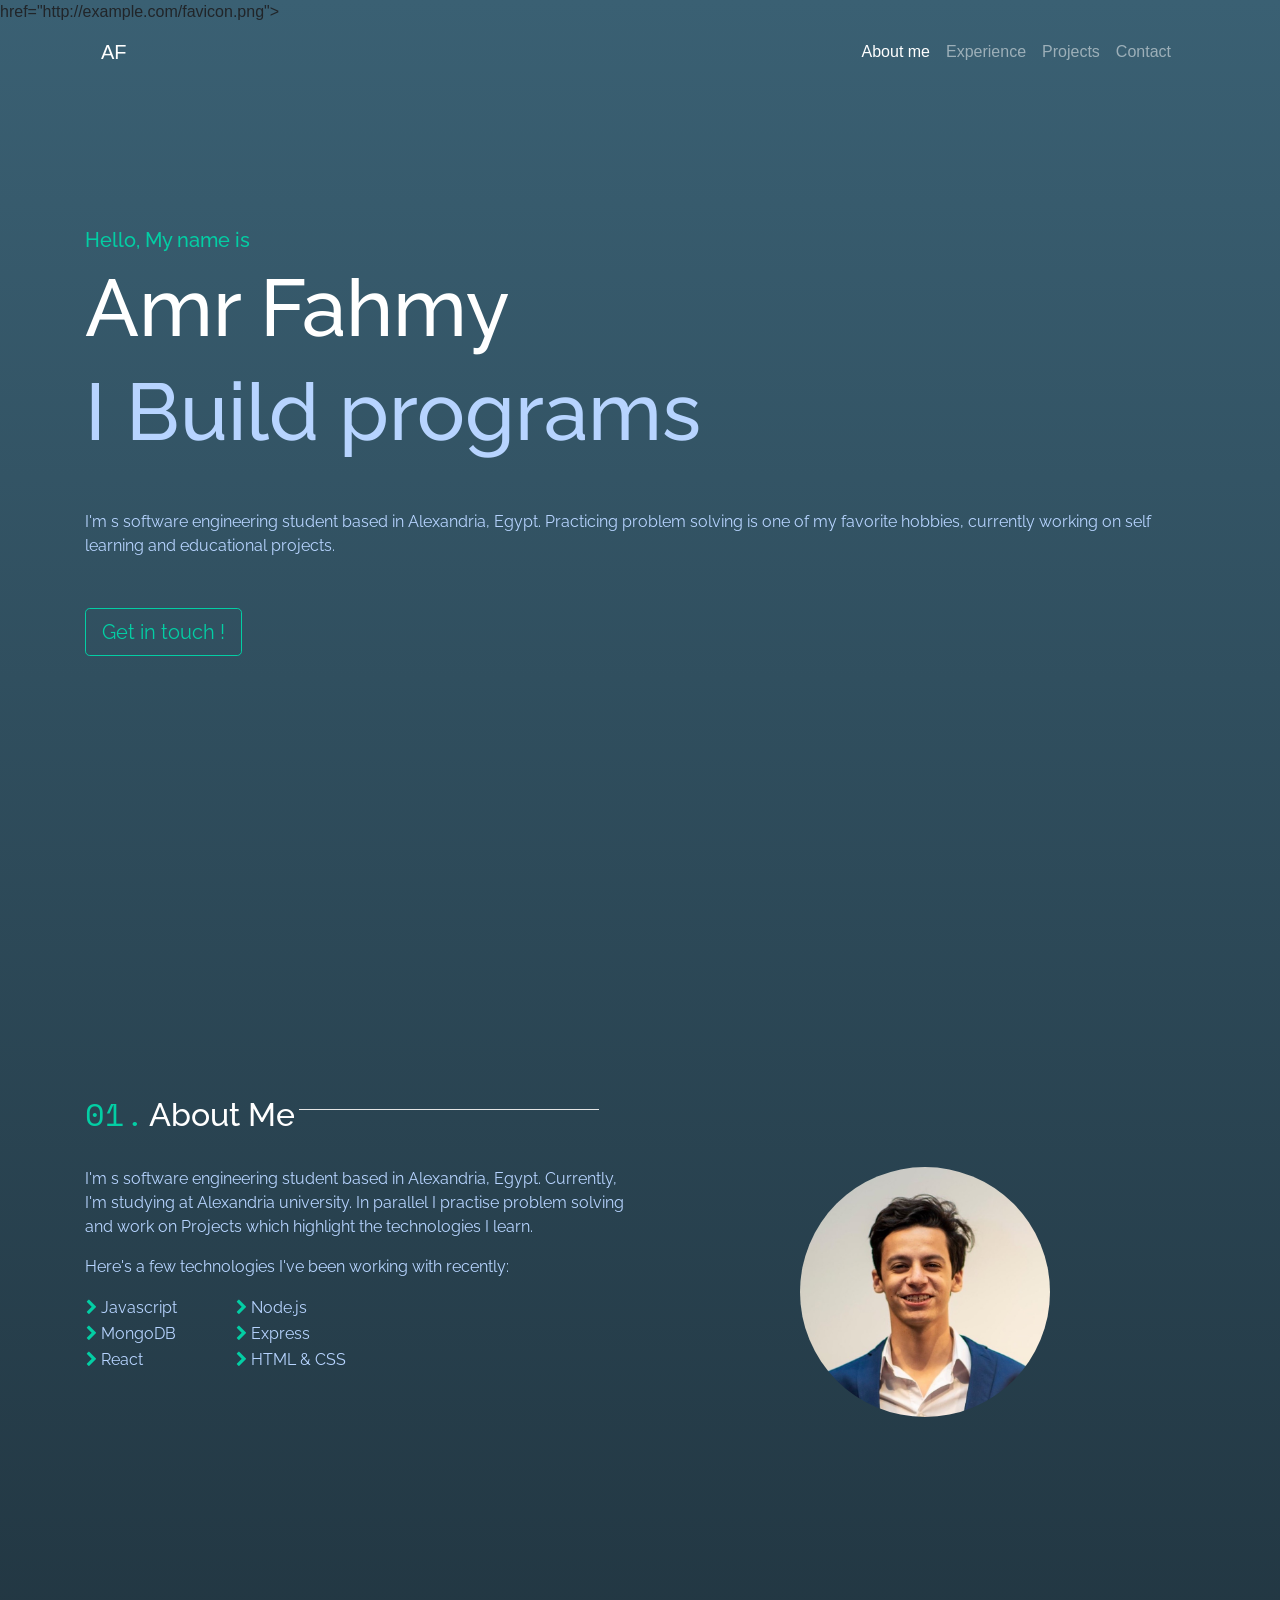
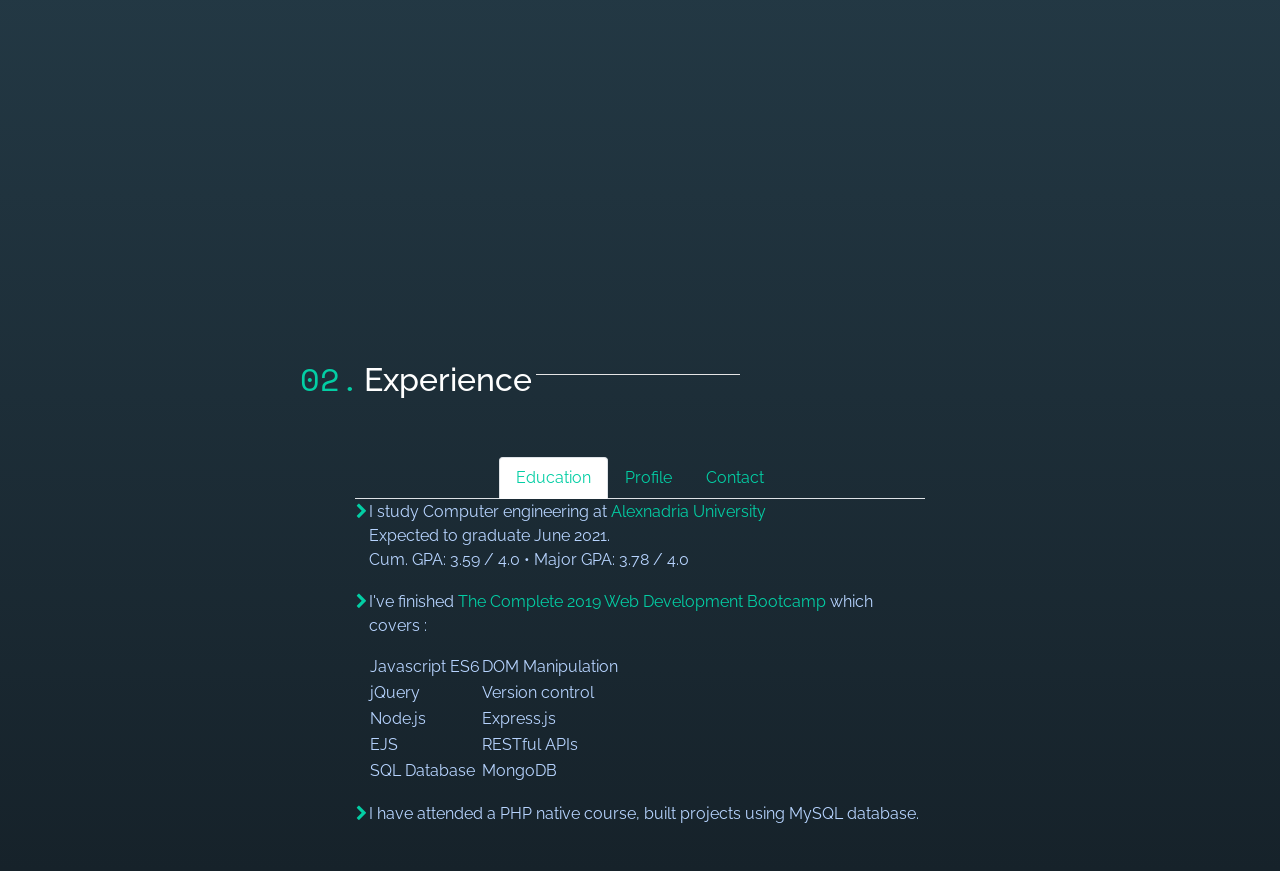
==== index.html @ c7bcd65e "fix css issue" ====
<!DOCTYPE html>
<html lang="en" dir="ltr">

<head>
  <meta charset="utf-8">
  <title>Amr Fahmy</title>
  <!-- Meta tag Keywords -->
  <meta name="viewport" content="width=device-width, initial-scale=1">
  <meta name="keywords"
    content="Creative Profile Responsive web template, Bootstrap Web Templates, Flat Web Templates, Android Compatible web template, Smartphone Compatible web template, free webdesigns for Nokia, Samsung, LG, SonyEricsson, Motorola web design" />
  <script>
    addEventListener("load", function() {
      setTimeout(hideURLbar, 0);
    }, false);

    function hideURLbar() {
      window.scrollTo(0, 1);
    }
  </script>
  <!-- //Meta tag Keywords -->

  <!-- Icon  -->
  <link rel="icon" <i class="fab fa-adn"></i> href="http://example.com/favicon.png">

  <!-- Custom-Files -->
  <link rel="stylesheet" href="https://stackpath.bootstrapcdn.com/bootstrap/4.3.1/css/bootstrap.min.css" integrity="sha384-ggOyR0iXCbMQv3Xipma34MD+dH/1fQ784/j6cY/iJTQUOhcWr7x9JvoRxT2MZw1T" crossorigin="anonymous">
  <link rel="stylesheet" href="css/style.css" type="text/css" media="all" /><!-- Style-CSS -->
  <link rel="stylesheet" href="css/font-awesome.min.css"><!-- Font-Awesome-Icons-CSS -->
  <!-- //Custom-Files -->

  <!-- GOOGLE FONTS -->
  <link href="https://fonts.googleapis.com/css?family=Raleway&display=swap" rel="stylesheet">
  <link href="https://fonts.googleapis.com/css?family=Space+Mono&display=swap" rel="stylesheet">


  <!-- AOS ANIMATION CDN -->
  <link href="https://unpkg.com/aos@2.3.1/dist/aos.css" rel="stylesheet">
  <script src="https://unpkg.com/aos@2.3.1/dist/aos.js"></script>



</head>

<body>


  <div class="myDiv" >


    <!-- HORIZONTAL NAVBAR -->
    <div class="container">

      <nav class="navbar navbar-expand-lg navbar-dark bg-transparent">
        <a class="navbar-brand" href="#">AF</a>
        <button class="navbar-toggler" type="button" data-toggle="collapse" data-target="#navbarNav" aria-controls="navbarNav" aria-expanded="false" aria-label="Toggle navigation">
          <span class="navbar-toggler-icon"></span>
        </button>
        <div class="collapse navbar-collapse " id="navbarNav">
          <ul class="navbar-nav ml-auto">
            <li class="nav-item active">
              <a class="nav-link" href="#about_section">About me <span class="sr-only">(current)</span></a>
            </li>
            <li class="nav-item">
              <a class="nav-link" href="#experience">Experience</a>
            </li>
            <li class="nav-item">
              <a class="nav-link" href="#">Projects</a>
            </li>
            <li class="nav-item">
              <a class="nav-link" href="#">Contact</a>
            </li>

          </ul>
        </div>
      </nav>
    </div>

    <!-- / HORIZONTAL NAVBAR -->

    <!-- Page content holder -->
    <div class="page-content p-5" id="content">


      <div class=" maindiv">

        <!-- INTRODUCTION -->
        <div class="intro container">
          <div data-aos="fade-right" data-aos-duration="1500" data-aos-anchor-placement="center-center">

            <h5 class="text-green">Hello, My name is</h5>
            <h1>Amr Fahmy</h1>
            <h1 class="text-gray">I Build programs</h1>

          </div>

          <div class="intro-desc" data-aos="fade-right" data-aos-offset="-1000" data-aos-duration="1500" data-aos-delay="500" data-aos-anchor-placement="center-center">

            <p class="text-gray">I'm s software engineering student based in Alexandria, Egypt. Practicing problem solving is one of my favorite hobbies, currently working on self learning and educational projects.</p>
          </div>

          <div class="">

            <div data-aos="fade-right" data-aos-offset="-1000" data-aos-duration="1500" data-aos-delay="700" data-aos-anchor-placement="center-center">

              <a href="mailto:amrfahmy57@gmail.com" target="_blank"><button class="btn btn-outline-info btn-lg btn-touch" type="button" name="button"> Get in touch !</button></a>
            </div>

          </div>

        </div>

        <!-- / INTRODUCTION -->

        <!-- About me -->
        <section class="about" id="about_section">


          <div class="container">
            <div class="title">

              <h2 style="display:inline-block" class="numbers"> 01. </h2>
              <h2 style="display:inline-block"> About Me </h2>
              <hr class=" right-separator">
              </hr>
            </div>

            <div class="row">
              <div class="col-lg-6">

                <div class="body">

                  <p class="text-gray">I'm s software engineering student based in Alexandria, Egypt.
                    Currently, I'm studying at Alexandria university.
                    In parallel I practise problem solving and work on Projects which highlight the technologies I learn.
                  </p>
                  <p class="text-gray">Here's a few technologies I've been working with recently:</p>

                  <table class="text-gray">
                    <tr>
                      <td style="min-width:50px"><i class="fa fa-chevron-right text-green"></i> Javascript</td>
                      <td><i class="fa fa-chevron-right text-green"></i> Node.js</td>
                    </tr>
                    <tr>
                      <td style="min-width:50px"><i class="fa fa-chevron-right text-green"></i> MongoDB</td>
                      <td><i class="fa fa-chevron-right text-green"></i> Express</td>
                    </tr>

                    <tr>
                      <td style="min-width:150px"> <i class="fa fa-chevron-right text-green"></i> React</td>
                      <td><i class="fa fa-chevron-right text-green"></i> HTML & CSS</td>
                    </tr>
                  </table>

                </div>
              </div>

              <div class="col-lg-6" style="text-align:center;">
                <img src="images/amour.JPG" class="about-img" alt="">
              </div>

            </div>

          </div>



        </section>
        <!-- / About me -->

        <!-- Experience -->
        <section class="experience" id="experience">

          <div class="title container">
            <h2 style="display:inline-block" class="numbers"> 02. </h2>
            <h2 style="display:inline-block"> Experience </h2>
            <hr class=" exp-separator">
            </hr>
          </div>
          <div class="container experience-body">



            <div class="tabs ">


              <ul class="nav nav-tabs justify-content-center" style="padding:0 0 0 0;" id="myTab" role="tablist">
                <li class="nav-item">
                  <a class="nav-link active" id="educ-tab" data-toggle="tab" href="#education-tab" role="tab" aria-controls="home" aria-selected="true" style="color:#03CEA4;">Education</a>
                </li>
                <li class="nav-item">
                  <a class="nav-link" id="profile-tab" data-toggle="tab" href="#profile" role="tab" aria-controls="profile" aria-selected="false" style="color:#03CEA4;">Profile</a>
                </li>
                <li class="nav-item">
                  <a class="nav-link" id="contact-tab" data-toggle="tab" href="#contact" role="tab" aria-controls="contact" aria-selected="false" style="color:#03CEA4;">Contact</a>
                </li>
              </ul>
              <div class="tab-content" id="myTabContent">
                <div class="tab-pane fade show active text-gray" id="education-tab" role="tabpanel" aria-labelledby="home-tab">

                  <table>
                    <tr>
                      <td valign="top"><i class="fa fa-chevron-right text-green"></i> </td>
                      <td>
                        <p> I study Computer engineering at <a href="#" class="text-green">Alexnadria University</a> <br>
                          Expected to graduate June 2021. <br>
                          Cum. GPA: 3.59 / 4.0 • Major GPA: 3.78 / 4.0 </p>
                      </td>
                    </tr>
                    <tr>
                      <td valign="top"><i class="fa fa-chevron-right text-green"></i> </td>
                      <td>
                        <p> I've finished <a class="text-green" href="https://www.udemy.com/course/the-complete-web-development-bootcamp/">The Complete 2019 Web Development Bootcamp</a>
                          which covers :

                          <table>
                            <tr>
                              <td>Javascript ES6</td>
                              <td> DOM Manipulation</td>
                            </tr>
                            <tr>
                              <td>jQuery</td>
                              <td>Version control</td>
                            </tr>
                            <tr>
                              <td>Node.js</td>
                              <td>Express.js</td>
                            </tr>
                            <tr>
                              <td>EJS</td>
                              <td>RESTful APIs</td>
                            </tr>
                            <tr>
                              <td>SQL Database</td>
                              <td>MongoDB</td>
                            </tr>
                          </table>

                        </p>
                      </td>
                    </tr>
                    <tr>
                      <td valign="top"><i class="fa fa-chevron-right text-green"></i> </td>
                      <td>
                        <p> I have attended a PHP native course, built projects using MySQL database.</p>
                      </td>
                    </tr>
                  </table>

                </div>
                <div class="tab-pane fade" id="profile" role="tabpanel" aria-labelledby="profile-tab">second</div>
                <div class="tab-pane fade" id="contact" role="tabpanel" aria-labelledby="contact-tab">third</div>
              </div>

            </div>




          </div>
        </section>

        <!-- /Experience -->



      </div>


    </div>
  </div>


  <script src="https://code.jquery.com/jquery-3.4.1.js" integrity="sha256-WpOohJOqMqqyKL9FccASB9O0KwACQJpFTUBLTYOVvVU=" crossorigin="anonymous"></script>
  <script src="js/index.js" type="text/javascript"></script>
  <script src="https://code.jquery.com/jquery-3.3.1.slim.min.js" integrity="sha384-q8i/X+965DzO0rT7abK41JStQIAqVgRVzpbzo5smXKp4YfRvH+8abtTE1Pi6jizo" crossorigin="anonymous"></script>
  <script src="https://cdnjs.cloudflare.com/ajax/libs/popper.js/1.14.7/umd/popper.min.js" integrity="sha384-UO2eT0CpHqdSJQ6hJty5KVphtPhzWj9WO1clHTMGa3JDZwrnQq4sF86dIHNDz0W1" crossorigin="anonymous"></script>
  <script src="https://stackpath.bootstrapcdn.com/bootstrap/4.3.1/js/bootstrap.min.js" integrity="sha384-JjSmVgyd0p3pXB1rRibZUAYoIIy6OrQ6VrjIEaFf/nJGzIxFDsf4x0xIM+B07jRM" crossorigin="anonymous"></script>

</body>

</html>
---- css/style.css ----
html {
  scroll-behavior: smooth
}

body {
  background: -webkit-linear-gradient(bottom, #16222A 0%, #3A6073 100%);
  background: -o-linear-gradient(bottom, #16222A 0%, #3A6073 100%);
  background: linear-gradient(to top, #16222A 0%, #3A6073 100%);
  min-height: 100vh;
  overflow-x: hidden;
}

h1 {
  font-size: 5rem;
}

div {
  clear: both;
}

.nav {
  padding-left: 20px;
  padding-right: 20px;
}

.separator {
  margin: 3rem 0;
  border-bottom: 1px dashed #fff;
}


.text-gray {
  color: #aaa;
}

/* CSS FOR MAIN DIV */
.maindiv {
  color: white;
}

.intro {
  height: 85vh;
  padding-top: 100px;
  font-family: 'Raleway', sans-serif;
}

.right-separator {
  width: 45%;
  display: inline-block;
  background-color: white;
}

.about {
  height: 85vh;
  padding-top: 100px;
  font-family: 'Raleway', sans-serif;
}

.about-img {
  width: 250px;
  border-radius: 1000px;
  margin: 25px auto auto auto;
  text-align: center;
}

.body {
  margin-top: 25px;
}

.text-gray {
  color: #B7D4FF;
}

.text-green {
  color: #03CEA4;
}

.btn-touch {
  color: #03CEA4;
  border-color: #03CEA4;
}

.btn-touch:hover {
  background-color: #03CEA4;
  border-color: #03CEA4;
}

.intro-desc {
  margin-top: 50px;
  margin-bottom: 50px;
}

/* ------Experience------- */
.experience {
  height: 85vh;
  padding-top: 200px;
  font-family: 'Raleway', sans-serif;
}

.experience-body {
  margin-top: 50px;
  width: 600px;
}

.title {
  margin-top: 100px;
  width: 60%;
  font-family: 'Raleway', sans-serif;
}

.exp-separator {
  width: 30%;
  display: inline-block;
  background-color: white;
}

.numbers {
  font-family: 'Space Mono', monospace;
  color: #03CEA4;
}

/* ------/Experience------- */
/* On screens that are 992px or less, set the background color to blue */
@media screen and (max-width: 992px) {
  h1 {
    font-size: 4rem;
  }

  .about {
    height: 150vh;
    padding-top: 100px;
    font-family: 'Raleway', sans-serif;
  }

  .experience {
    height: 100vh;
    padding-top: 200px;
    font-family: 'Raleway', sans-serif;
  }

  .title {
    margin-top: 100px;
    width: 70%;
  }
}

/* On screens that are 600px or less, set the background color to olive */
@media screen and (max-width: 600px) {
  h1 {
    font-size: 3rem;
  }

  .intro {
    height: 90vh;
    padding-top: 0px;
    font-family: 'Raleway', sans-serif;
  }

  .experience-body {
    margin-top: 0;
    width: 300px;
    padding: 0 0 0 0;
  }

  .title {
    margin-top: 00px;
    width: 80%;
  }

  .tabs {
    width: 90%;
    margin-left: 0;
    margin-right: 0;
  }
}
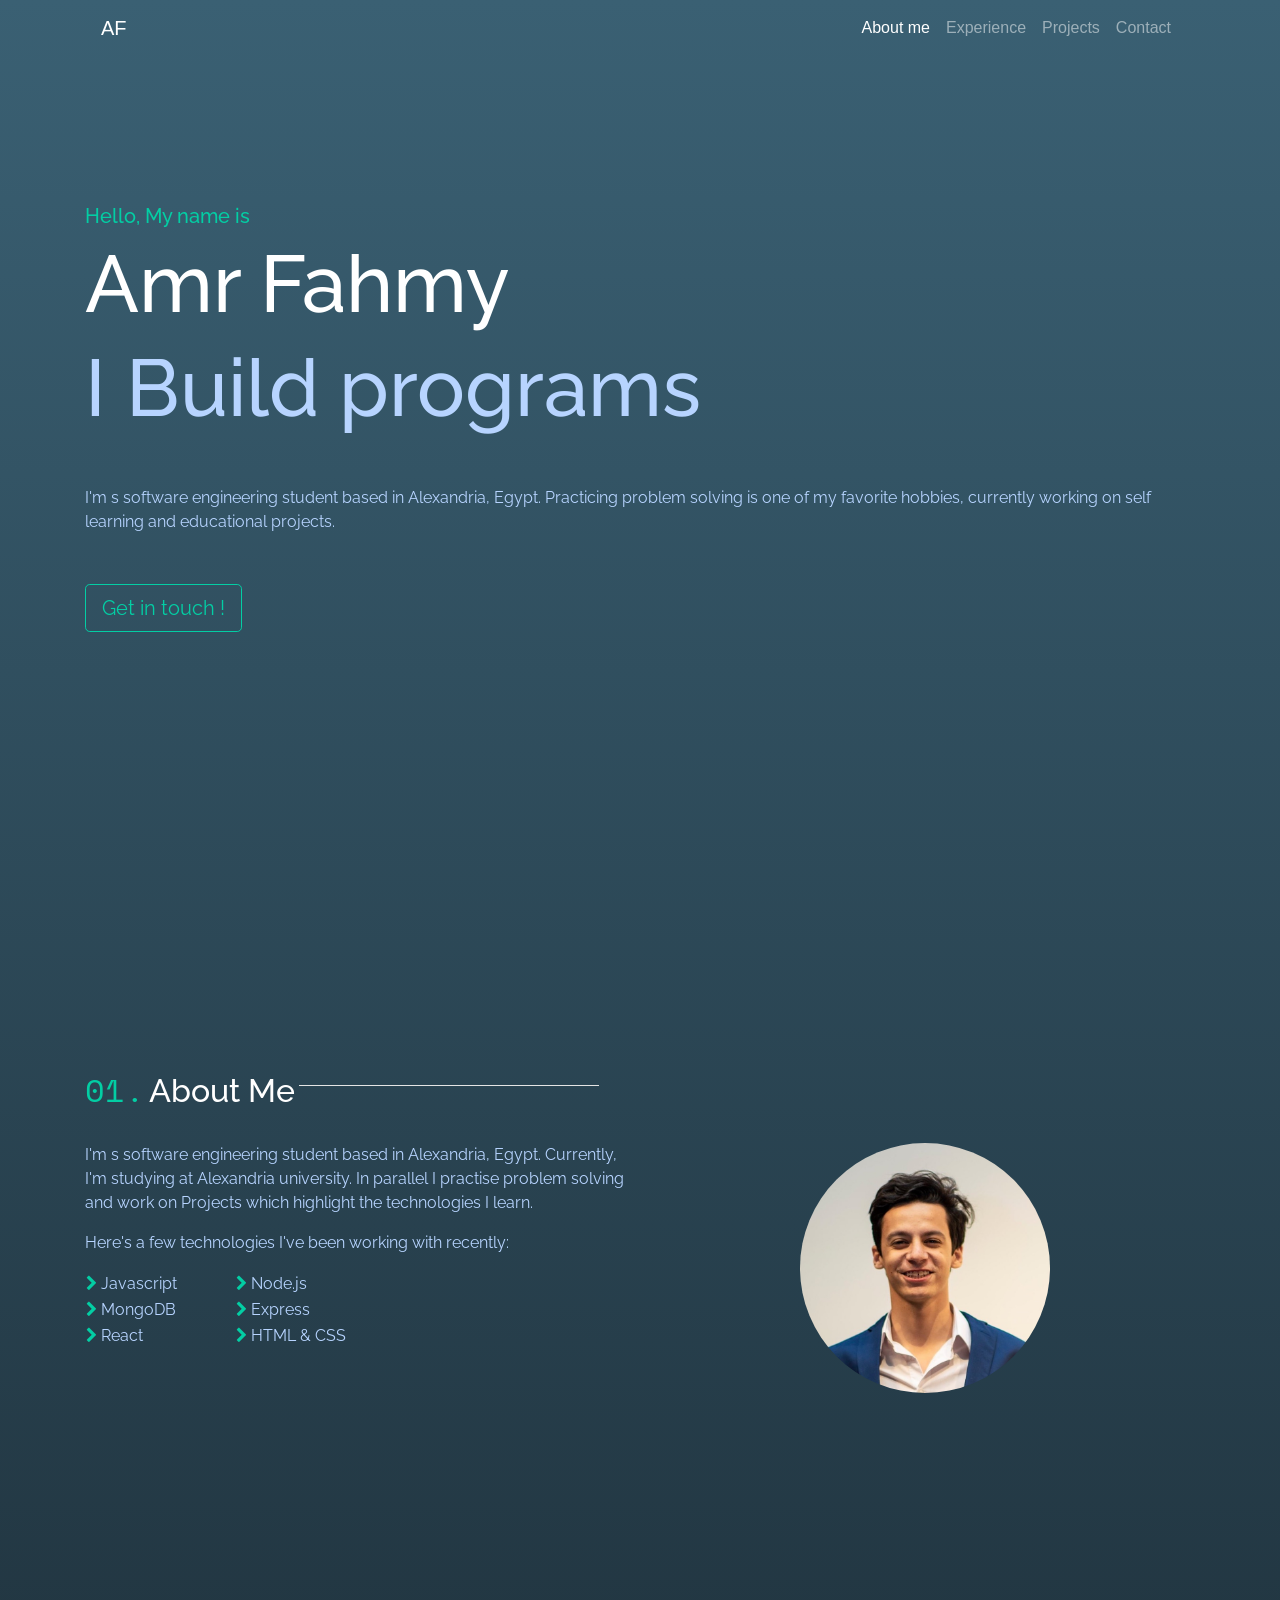
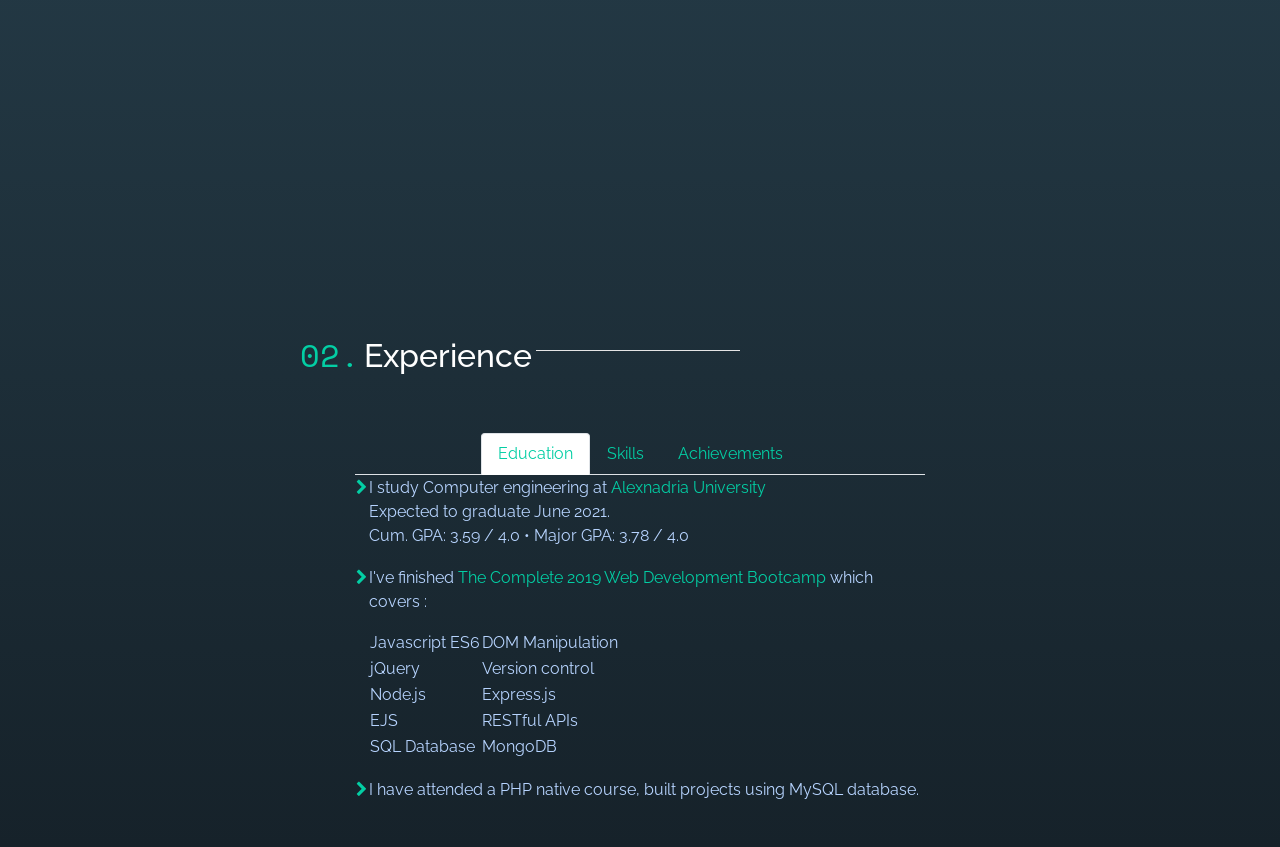
==== commit 48eea86a: "add content for skills and achievments tabs" ====
--- a/index.html
+++ b/index.html
@@ -19,8 +19,6 @@
   </script>
   <!-- //Meta tag Keywords -->
 
-  <!-- Icon  -->
-  <link rel="icon" <i class="fab fa-adn"></i> href="http://example.com/favicon.png">
 
   <!-- Custom-Files -->
   <link rel="stylesheet" href="https://stackpath.bootstrapcdn.com/bootstrap/4.3.1/css/bootstrap.min.css" integrity="sha384-ggOyR0iXCbMQv3Xipma34MD+dH/1fQ784/j6cY/iJTQUOhcWr7x9JvoRxT2MZw1T" crossorigin="anonymous">
@@ -44,7 +42,7 @@
 <body>
 
 
-  <div class="myDiv" >
+  <div class="myDiv">
 
 
     <!-- HORIZONTAL NAVBAR -->
@@ -188,10 +186,10 @@
                   <a class="nav-link active" id="educ-tab" data-toggle="tab" href="#education-tab" role="tab" aria-controls="home" aria-selected="true" style="color:#03CEA4;">Education</a>
                 </li>
                 <li class="nav-item">
-                  <a class="nav-link" id="profile-tab" data-toggle="tab" href="#profile" role="tab" aria-controls="profile" aria-selected="false" style="color:#03CEA4;">Profile</a>
+                  <a class="nav-link" id="profile-tab" data-toggle="tab" href="#skills" role="tab" aria-controls="profile" aria-selected="false" style="color:#03CEA4;">Skills</a>
                 </li>
                 <li class="nav-item">
-                  <a class="nav-link" id="contact-tab" data-toggle="tab" href="#contact" role="tab" aria-controls="contact" aria-selected="false" style="color:#03CEA4;">Contact</a>
+                  <a class="nav-link" id="contact-tab" data-toggle="tab" href="#achievements" role="tab" aria-controls="contact" aria-selected="false" style="color:#03CEA4;">Achievements</a>
                 </li>
               </ul>
               <div class="tab-content" id="myTabContent">
@@ -247,8 +245,73 @@
                   </table>
 
                 </div>
-                <div class="tab-pane fade" id="profile" role="tabpanel" aria-labelledby="profile-tab">second</div>
-                <div class="tab-pane fade" id="contact" role="tabpanel" aria-labelledby="contact-tab">third</div>
+                <div class="tab-pane fade text-gray" id="skills" role="tabpanel" aria-labelledby="profile-tab">
+
+                  <table>
+                    <tr>
+                      <td valign="top"><i class="fa fa-chevron-right text-green"></i> </td>
+                      <td>Problem solving and Algorithms.
+                      <table>
+                        <tr>
+                          <td><i class="fa fa-chevron-right text-green"></i> Binary Search </td>
+                          <td><i class="fa fa-chevron-right text-green"></i> Complete Search</td>
+                        </tr>
+                        <tr>
+                          <td><i class="fa fa-chevron-right text-green"></i> Greedy </td>
+                          <td><i class="fa fa-chevron-right text-green"></i> Sorting techniques</td>
+                        </tr>
+
+                        <tr>
+                          <td><i class="fa fa-chevron-right text-green"></i> Graphs Traversal </td>
+                          <td><i class="fa fa-chevron-right text-green"></i> Segment Trees</td>
+                        </tr>
+
+                          <tr>
+                            <td><i class="fa fa-chevron-right text-green"></i> Dynamic Programming </td>
+                          </tr>
+                      </table>
+                      </td>
+                    </tr>
+                    <tr>
+                      <td valign="top"><i class="fa fa-chevron-right text-green"></i> </td>
+                      <td>Technologies
+                        <table  class="text-gray">
+                          <tr>
+                            <td  style="min-width:50px"><i class="fa fa-chevron-right text-green"></i> Javascript</td>
+                            <td><i class="fa fa-chevron-right text-green"></i> Node.js</td>
+                          </tr>
+                          <tr>
+                            <td style="min-width:50px"><i class="fa fa-chevron-right text-green"></i> MongoDB</td>
+                            <td><i class="fa fa-chevron-right text-green"></i> Express</td>
+                          </tr>
+
+                          <tr>
+                            <td style="min-width:150px"> <i class="fa fa-chevron-right text-green"></i> React</td>
+                            <td><i class="fa fa-chevron-right text-green"></i> HTML & CSS</td>
+                          </tr>
+                        </table>
+
+                      </td>
+
+                    </tr>
+                  </table>
+
+
+                </div>
+                <div class="tab-pane fade" id="achievements" role="tabpanel" aria-labelledby="contact-tab">
+
+                  <table>
+                    <tr>
+                      <td><i class="fa fa-chevron-right text-green"></i> </td>
+                      <td>Codeforces online contests <a href="https://codeforces.com/profile/amrfahmyx" class="text-green">profile</a>.</td>
+                    </tr>
+                    <tr>
+                      <td><i class="fa fa-chevron-right text-green"></i> </td>
+                      <td>Acclaim badges <a href="https://www.youracclaim.com/users/amr-fahmy.40caa1ce/badges" class="text-green">profile</a>.</td>
+                    </tr>
+                  </table>
+
+                </div>
               </div>
 
             </div>
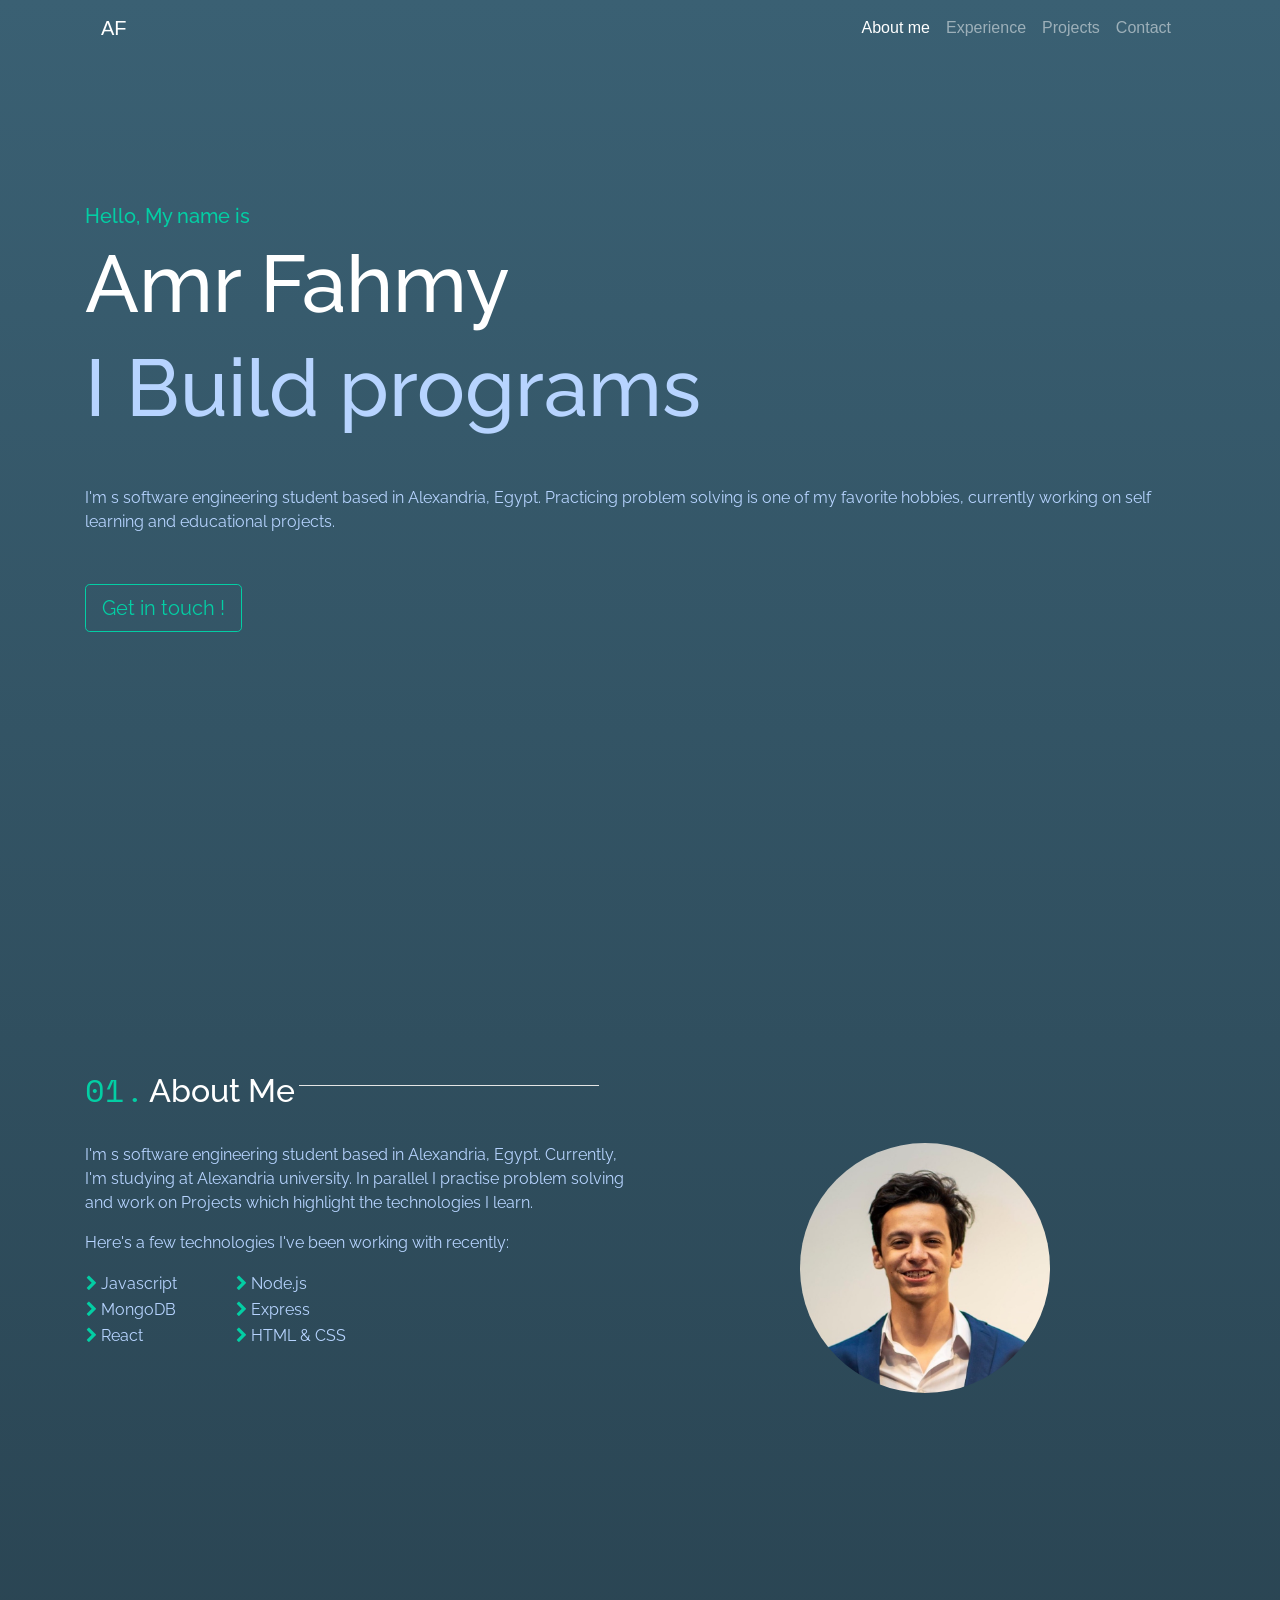
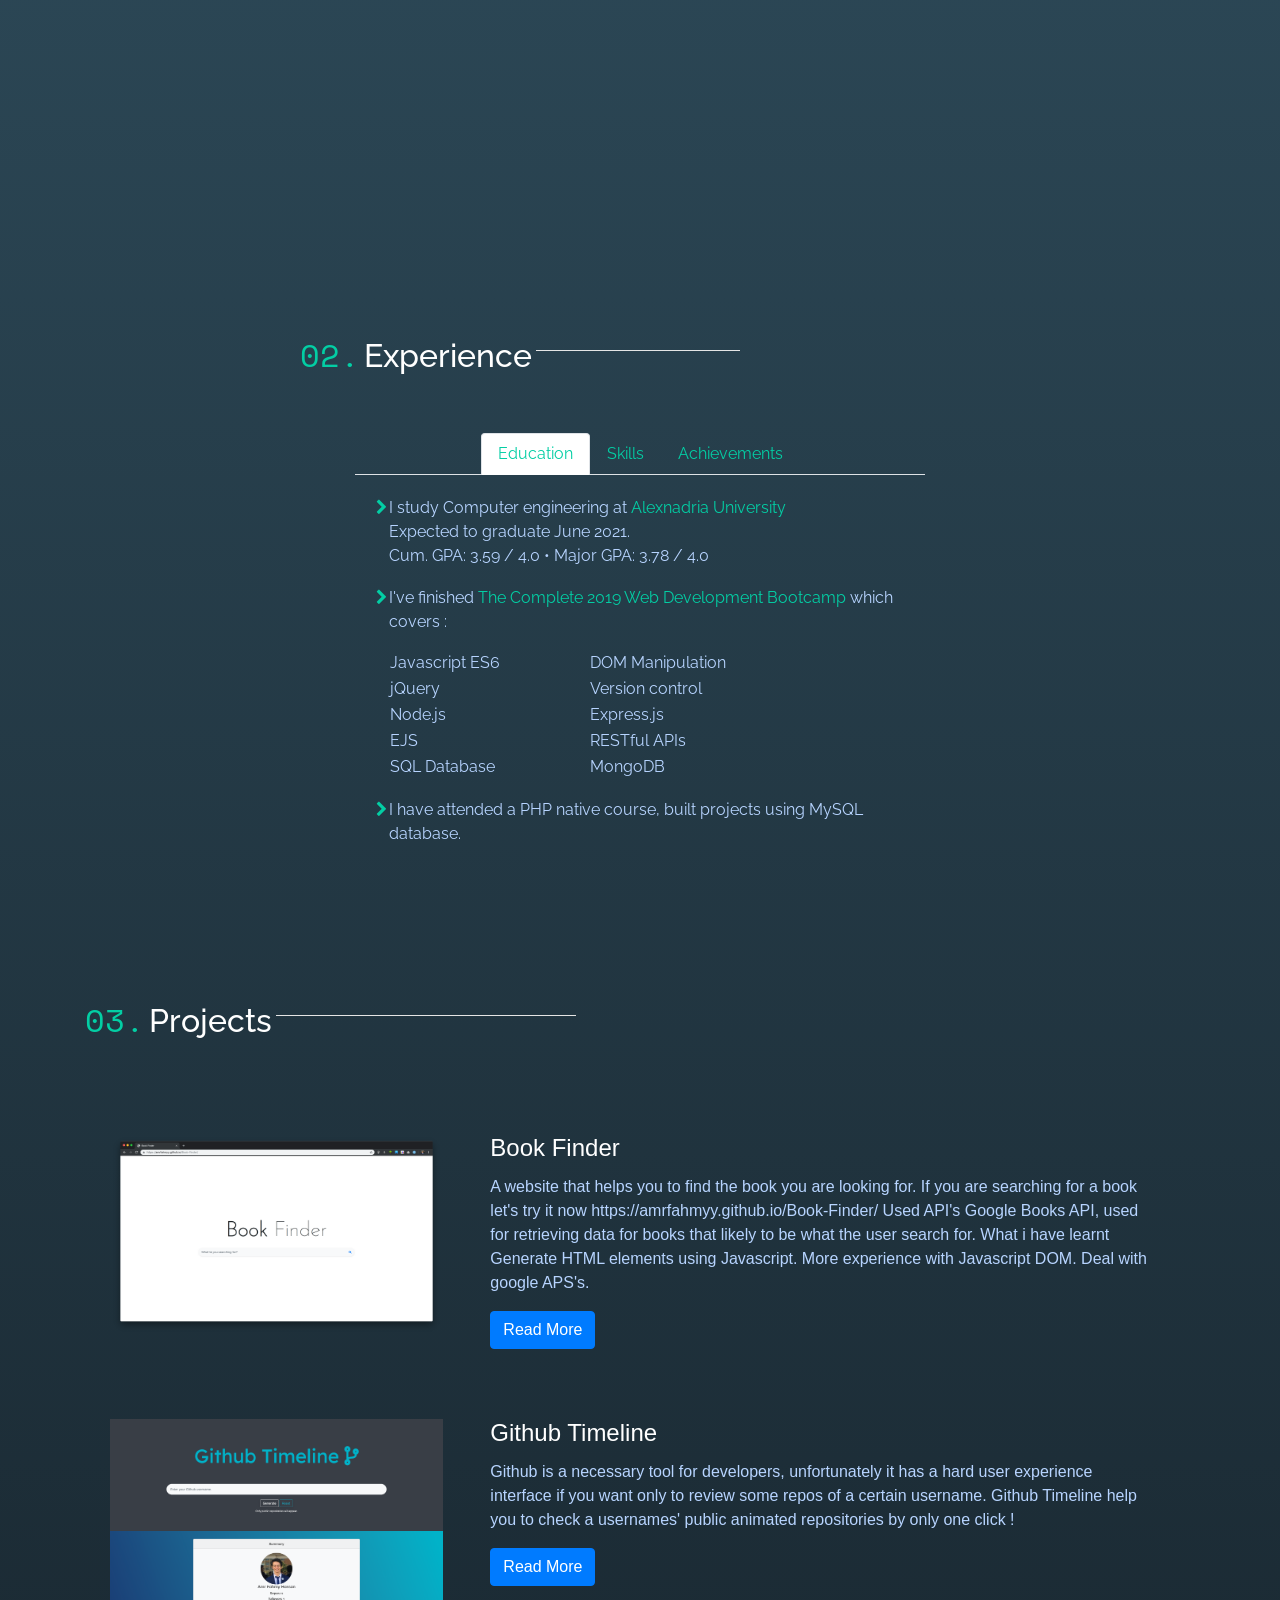
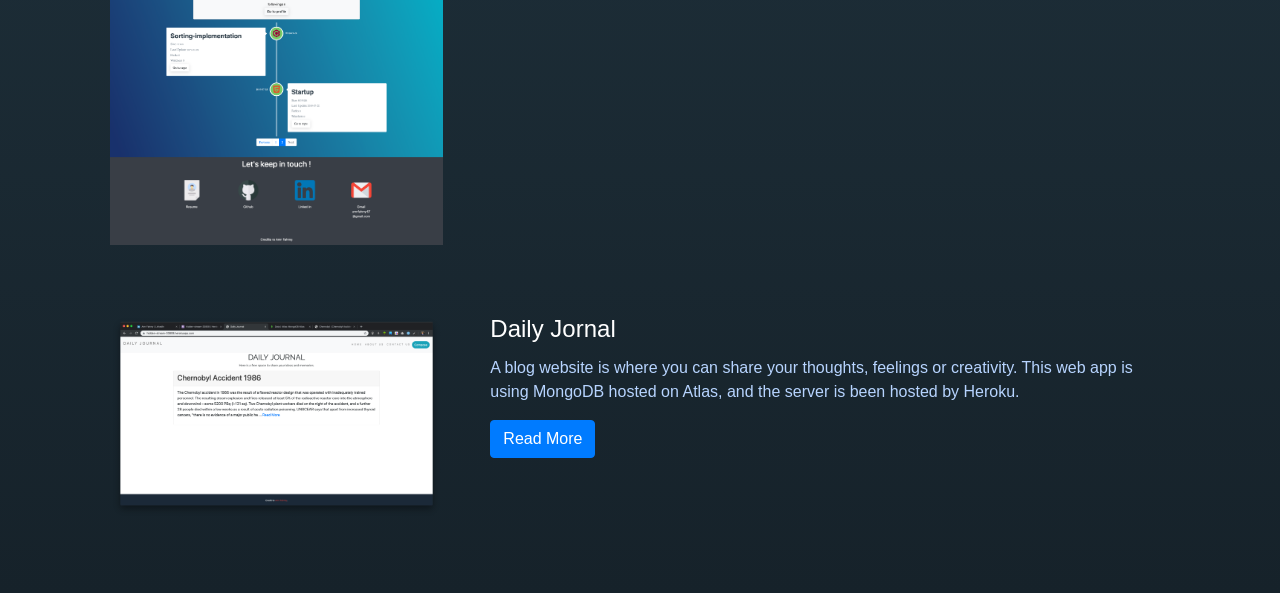
==== commit 93524e1c: "add project section" ====
--- a/index.html
+++ b/index.html
@@ -193,7 +193,7 @@
                 </li>
               </ul>
               <div class="tab-content" id="myTabContent">
-                <div class="tab-pane fade show active text-gray" id="education-tab" role="tabpanel" aria-labelledby="home-tab">
+                <div class="tab-pane fade show active text-gray tab-content" id="education-tab" role="tabpanel" aria-labelledby="home-tab">
 
                   <table>
                     <tr>
@@ -212,7 +212,7 @@
 
                           <table>
                             <tr>
-                              <td>Javascript ES6</td>
+                              <td style="min-width:200px">Javascript ES6</td>
                               <td> DOM Manipulation</td>
                             </tr>
                             <tr>
@@ -245,39 +245,39 @@
                   </table>
 
                 </div>
-                <div class="tab-pane fade text-gray" id="skills" role="tabpanel" aria-labelledby="profile-tab">
+                <div class="tab-pane fade text-gray tab-content " id="skills" role="tabpanel" aria-labelledby="profile-tab">
 
                   <table>
                     <tr>
                       <td valign="top"><i class="fa fa-chevron-right text-green"></i> </td>
                       <td>Problem solving and Algorithms.
-                      <table>
-                        <tr>
-                          <td><i class="fa fa-chevron-right text-green"></i> Binary Search </td>
-                          <td><i class="fa fa-chevron-right text-green"></i> Complete Search</td>
-                        </tr>
-                        <tr>
-                          <td><i class="fa fa-chevron-right text-green"></i> Greedy </td>
-                          <td><i class="fa fa-chevron-right text-green"></i> Sorting techniques</td>
-                        </tr>
-
-                        <tr>
-                          <td><i class="fa fa-chevron-right text-green"></i> Graphs Traversal </td>
-                          <td><i class="fa fa-chevron-right text-green"></i> Segment Trees</td>
-                        </tr>
+                        <table>
+                          <tr>
+                            <td><i class="fa fa-chevron-right text-green"></i> Binary Search </td>
+                            <td><i class="fa fa-chevron-right text-green"></i> Complete Search</td>
+                          </tr>
+                          <tr>
+                            <td><i class="fa fa-chevron-right text-green"></i> Greedy </td>
+                            <td><i class="fa fa-chevron-right text-green"></i> Sorting techniques</td>
+                          </tr>
+
+                          <tr>
+                            <td><i class="fa fa-chevron-right text-green"></i> Graphs Traversal </td>
+                            <td><i class="fa fa-chevron-right text-green"></i> Segment Trees</td>
+                          </tr>
 
                           <tr>
                             <td><i class="fa fa-chevron-right text-green"></i> Dynamic Programming </td>
                           </tr>
-                      </table>
+                        </table>
                       </td>
                     </tr>
                     <tr>
                       <td valign="top"><i class="fa fa-chevron-right text-green"></i> </td>
                       <td>Technologies
-                        <table  class="text-gray">
-                          <tr>
-                            <td  style="min-width:50px"><i class="fa fa-chevron-right text-green"></i> Javascript</td>
+                        <table class="text-gray">
+                          <tr>
+                            <td style="min-width:50px"><i class="fa fa-chevron-right text-green"></i> Javascript</td>
                             <td><i class="fa fa-chevron-right text-green"></i> Node.js</td>
                           </tr>
                           <tr>
@@ -298,7 +298,7 @@
 
 
                 </div>
-                <div class="tab-pane fade" id="achievements" role="tabpanel" aria-labelledby="contact-tab">
+                <div class="tab-pane fade tab-content  text-gray" id="achievements" role="tabpanel" aria-labelledby="contact-tab">
 
                   <table>
                     <tr>
@@ -325,6 +325,86 @@
         <!-- /Experience -->
 
 
+        <!-- PROJECTS -->
+        <div class="projects container" id="projects">
+          <div class="title">
+
+            <h2 style="display:inline-block" class="numbers"> 03. </h2>
+            <h2 style="display:inline-block"> Projects </h2>
+            <hr class=" right-separator">
+            </hr>
+          </div>
+
+
+
+          <section class="text-gray">
+            <div class="container py-3 ">
+              <div class="card post">
+                <div class="row ">
+                  <div class="col-md-4">
+                    <img src="images/book.png" class="w-100">
+                  </div>
+                  <div class="col-md-8 px-3">
+                    <div class="card-block px-3">
+                      <h4 class="card-title text-white">Book Finder</h4>
+                      <p class="card-text">A website that helps you to find the book you are looking for. If you are searching for a book let's try it now https://amrfahmyy.github.io/Book-Finder/
+
+                        Used API's
+
+                        Google Books API, used for retrieving data for books that likely to be what the user search for.
+                        What i have learnt
+
+                        Generate HTML elements using Javascript.
+                        More experience with Javascript DOM.
+                        Deal with google APS's.
+                      </p>
+                      <a href="https://github.com/amrfahmyy/Book-Finder" class="btn btn-primary">Read More</a>
+                    </div>
+                  </div>
+
+                </div>
+              </div>
+
+
+              <div class="card post">
+                <div class="row ">
+                  <div class="col-md-4">
+                    <img src="images/github.png" class="w-100">
+                  </div>
+                  <div class="col-md-8 px-3">
+                    <div class="card-block px-3">
+                      <h4 class="card-title text-white">Github Timeline</h4>
+                      <p class="card-text">Github is a necessary tool for developers, unfortunately it has a hard user experience interface if you want only to review some repos of a certain username. Github Timeline help you to check a usernames'
+                        public animated repositories by only one click !</p>
+                      <a href="https://github.com/amrfahmyy/Github-timline" class="btn btn-primary">Read More</a>
+                    </div>
+                  </div>
+
+                </div>
+              </div>
+
+
+
+              <div class="card post">
+                <div class="row ">
+                  <div class="col-md-4">
+                    <img src="images/jornal.png" class="w-100">
+                  </div>
+                  <div class="col-md-8 px-3">
+                    <div class="card-block px-3">
+                      <h4 class="card-title text-white">Daily Jornal</h4>
+                      <p class="card-text">A blog website is where you can share your thoughts, feelings or creativity. This web app is using MongoDB hosted on Atlas, and the server is been hosted by Heroku.</p>
+                      <a href="https://github.com/amrfahmyy/Daily-Journal" class="btn btn-primary">Read More</a>
+                    </div>
+                  </div>
+
+                </div>
+              </div>
+            </div>
+        </div>
+        </section>
+
+        <!-- / Projects -->
 
       </div>
 
--- a/css/style.css
+++ b/css/style.css
@@ -119,6 +119,11 @@
   color: #03CEA4;
 }
 
+.tab-content{
+	padding-left: 10px;
+	padding-top: 10px;
+}
+
 /* ------/Experience------- */
 /* On screens that are 992px or less, set the background color to blue */
 @media screen and (max-width: 992px) {
@@ -144,6 +149,25 @@
   }
 }
 
+/* PROJECTS */
+.text-black{
+  color:#333;
+}
+
+.text-blawhiteck{
+  color:#d3d3d3;
+}
+.projects {
+margin-top: 200px;
+}
+.post{
+  margin: 70px 10px 10px 10px;
+  background-color: rgba(0,0,0,0);
+  border-style: none;
+
+}
+
+/* PROJECTS */
 /* On screens that are 600px or less, set the background color to olive */
 @media screen and (max-width: 600px) {
   h1 {
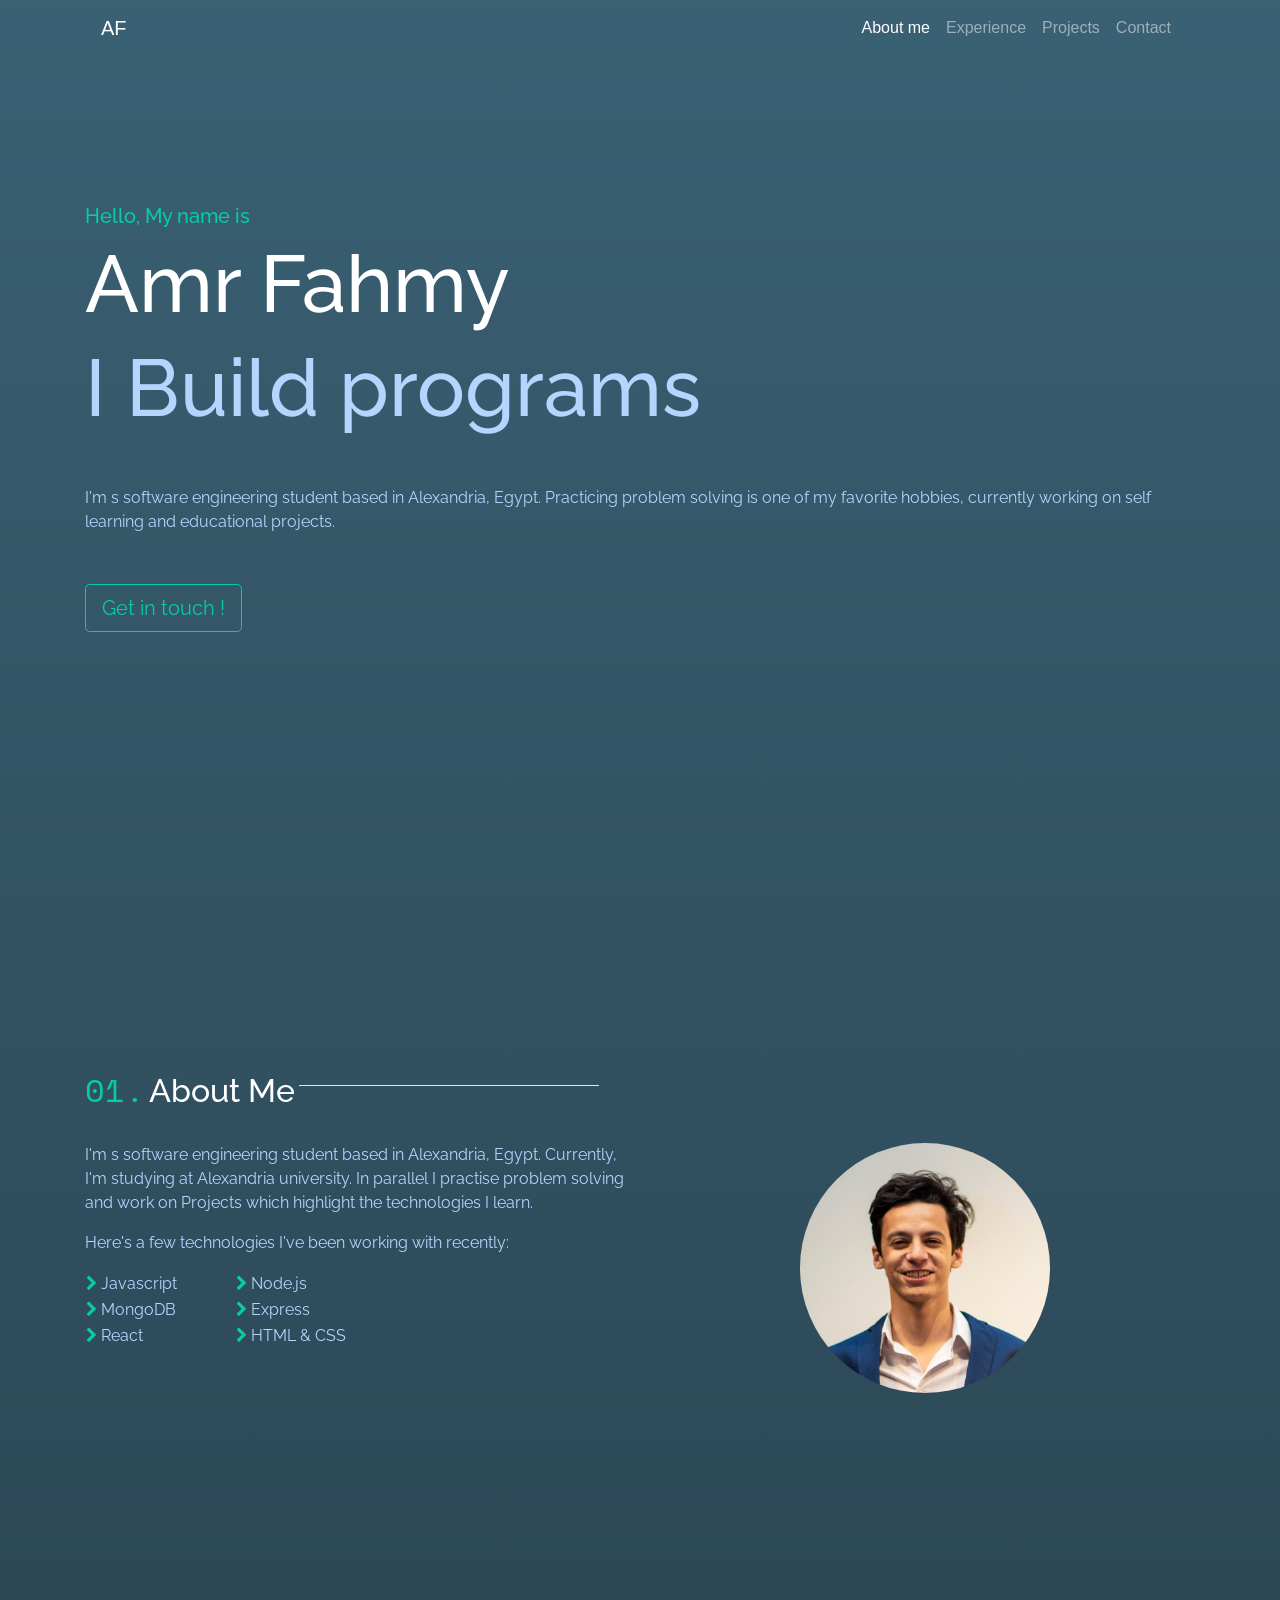
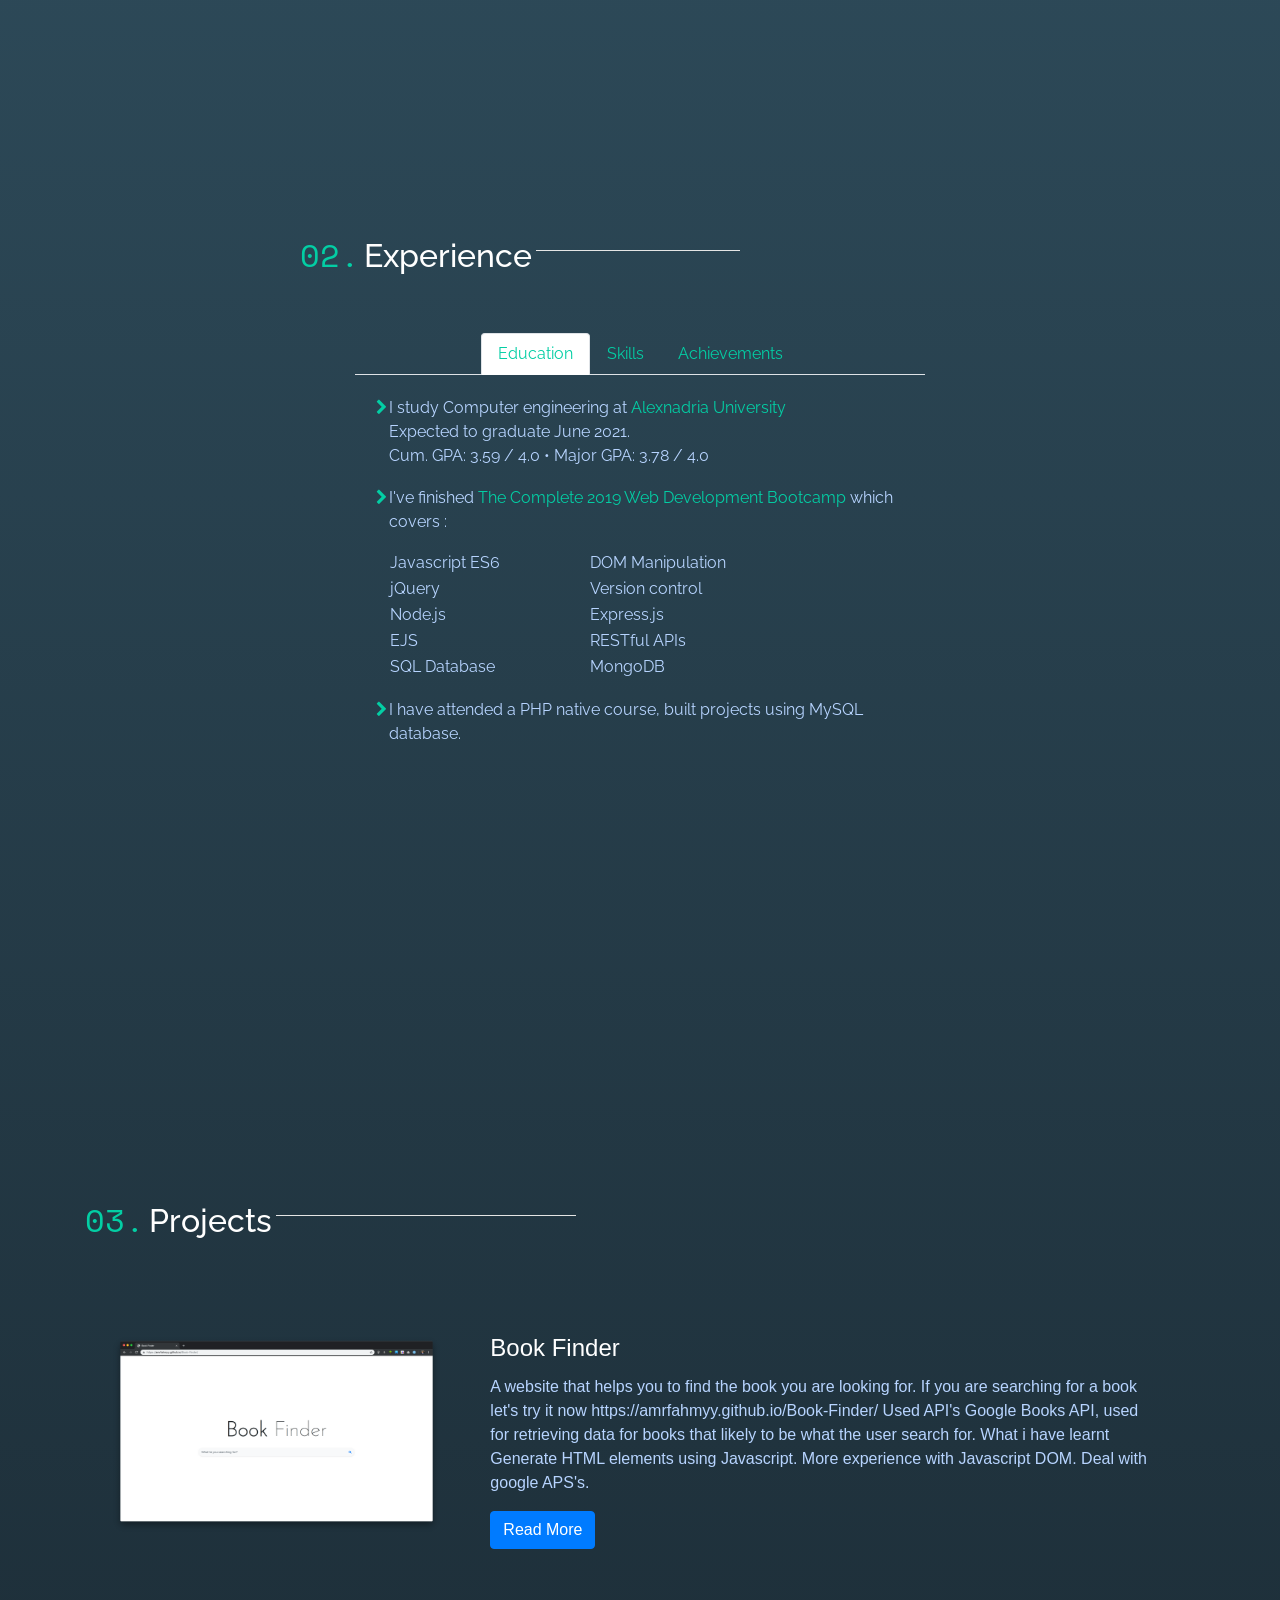
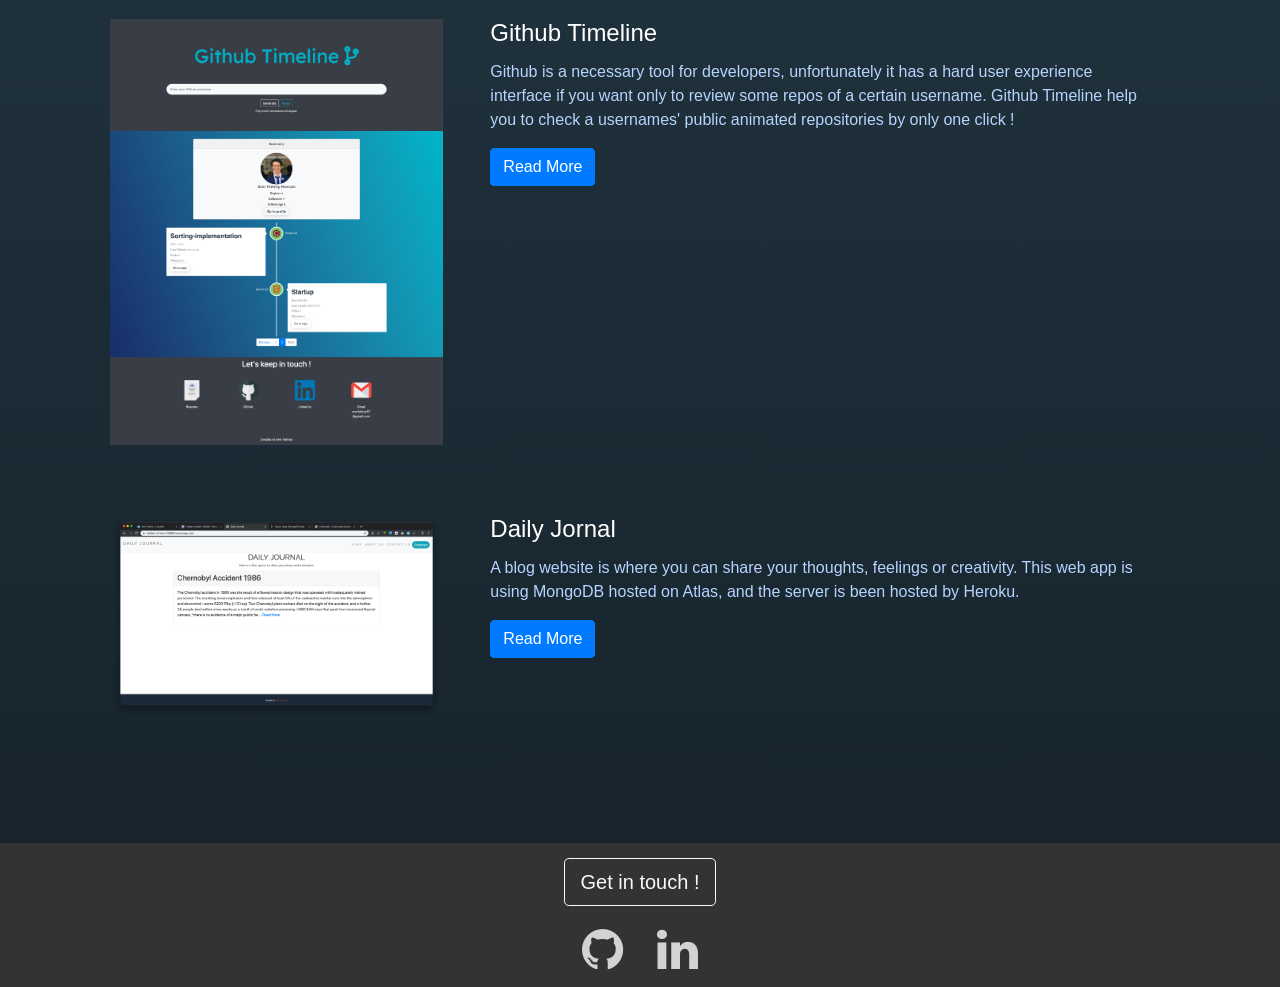
==== commit 3ff257d1: "add contact section" ====
--- a/index.html
+++ b/index.html
@@ -62,10 +62,10 @@
               <a class="nav-link" href="#experience">Experience</a>
             </li>
             <li class="nav-item">
-              <a class="nav-link" href="#">Projects</a>
+              <a class="nav-link" href="#projects">Projects</a>
             </li>
             <li class="nav-item">
-              <a class="nav-link" href="#">Contact</a>
+              <a class="nav-link" href="#contact">Contact</a>
             </li>
 
           </ul>
@@ -406,12 +406,30 @@
 
         <!-- / Projects -->
 
+
+
       </div>
 
 
     </div>
   </div>
 
+          <!-- CONTACT -->
+          <footer id="contact">
+            <div class="footer">
+              <a href="mailto:amrfahmy57@gmail.com" target="_blank"><button class="btn btn-outline-light btn-lg " type="button" name="button"> Get in touch !</button></a>
+
+              <br>
+              <a href="https://github.com/amrfahmyy" target="_blank"><i class="fa fa-github"></i></a>
+              <a href="#" target="_blank"><i class="fa fa-linkedin"></i></a>
+
+
+            </div>
+
+
+
+          </footer>
+          <!-- /CONTACT -->
 
   <script src="https://code.jquery.com/jquery-3.4.1.js" integrity="sha256-WpOohJOqMqqyKL9FccASB9O0KwACQJpFTUBLTYOVvVU=" crossorigin="anonymous"></script>
   <script src="js/index.js" type="text/javascript"></script>
--- a/css/style.css
+++ b/css/style.css
@@ -93,7 +93,7 @@
 /* ------Experience------- */
 .experience {
   height: 85vh;
-  padding-top: 200px;
+  margin-top: 200px;
   font-family: 'Raleway', sans-serif;
 }
 
@@ -124,6 +124,18 @@
 	padding-top: 10px;
 }
 
+
+.footer{
+  coloer: #d3d3d3;
+  background-color: #333;
+  font-size: 3rem;
+  text-align: center;
+  margin: 50px 0 0 0 ;
+}
+.footer a{
+  margin: 10px 10px 10px 10px;
+  color: #d3d3d3;
+}
 /* ------/Experience------- */
 /* On screens that are 992px or less, set the background color to blue */
 @media screen and (max-width: 992px) {
@@ -139,7 +151,7 @@
 
   .experience {
     height: 100vh;
-    padding-top: 200px;
+    margin-top: 200px;
     font-family: 'Raleway', sans-serif;
   }
 
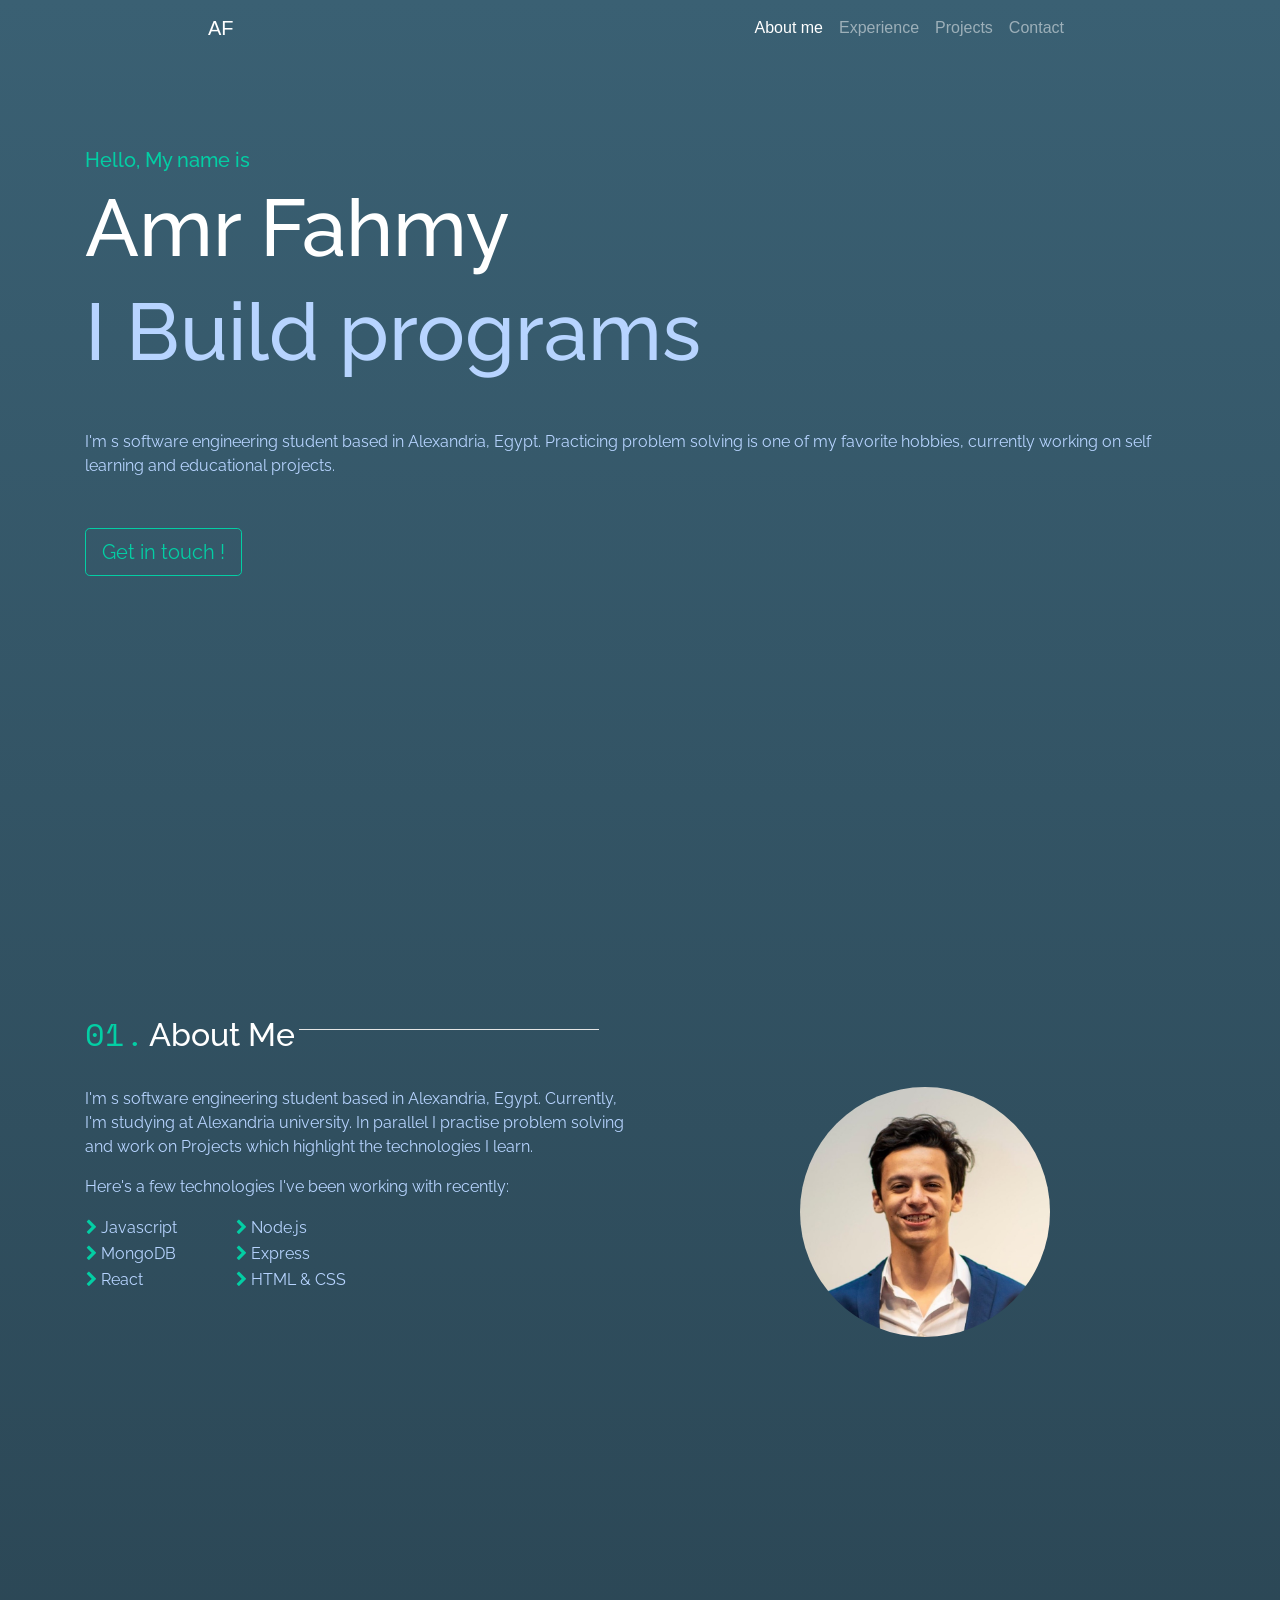
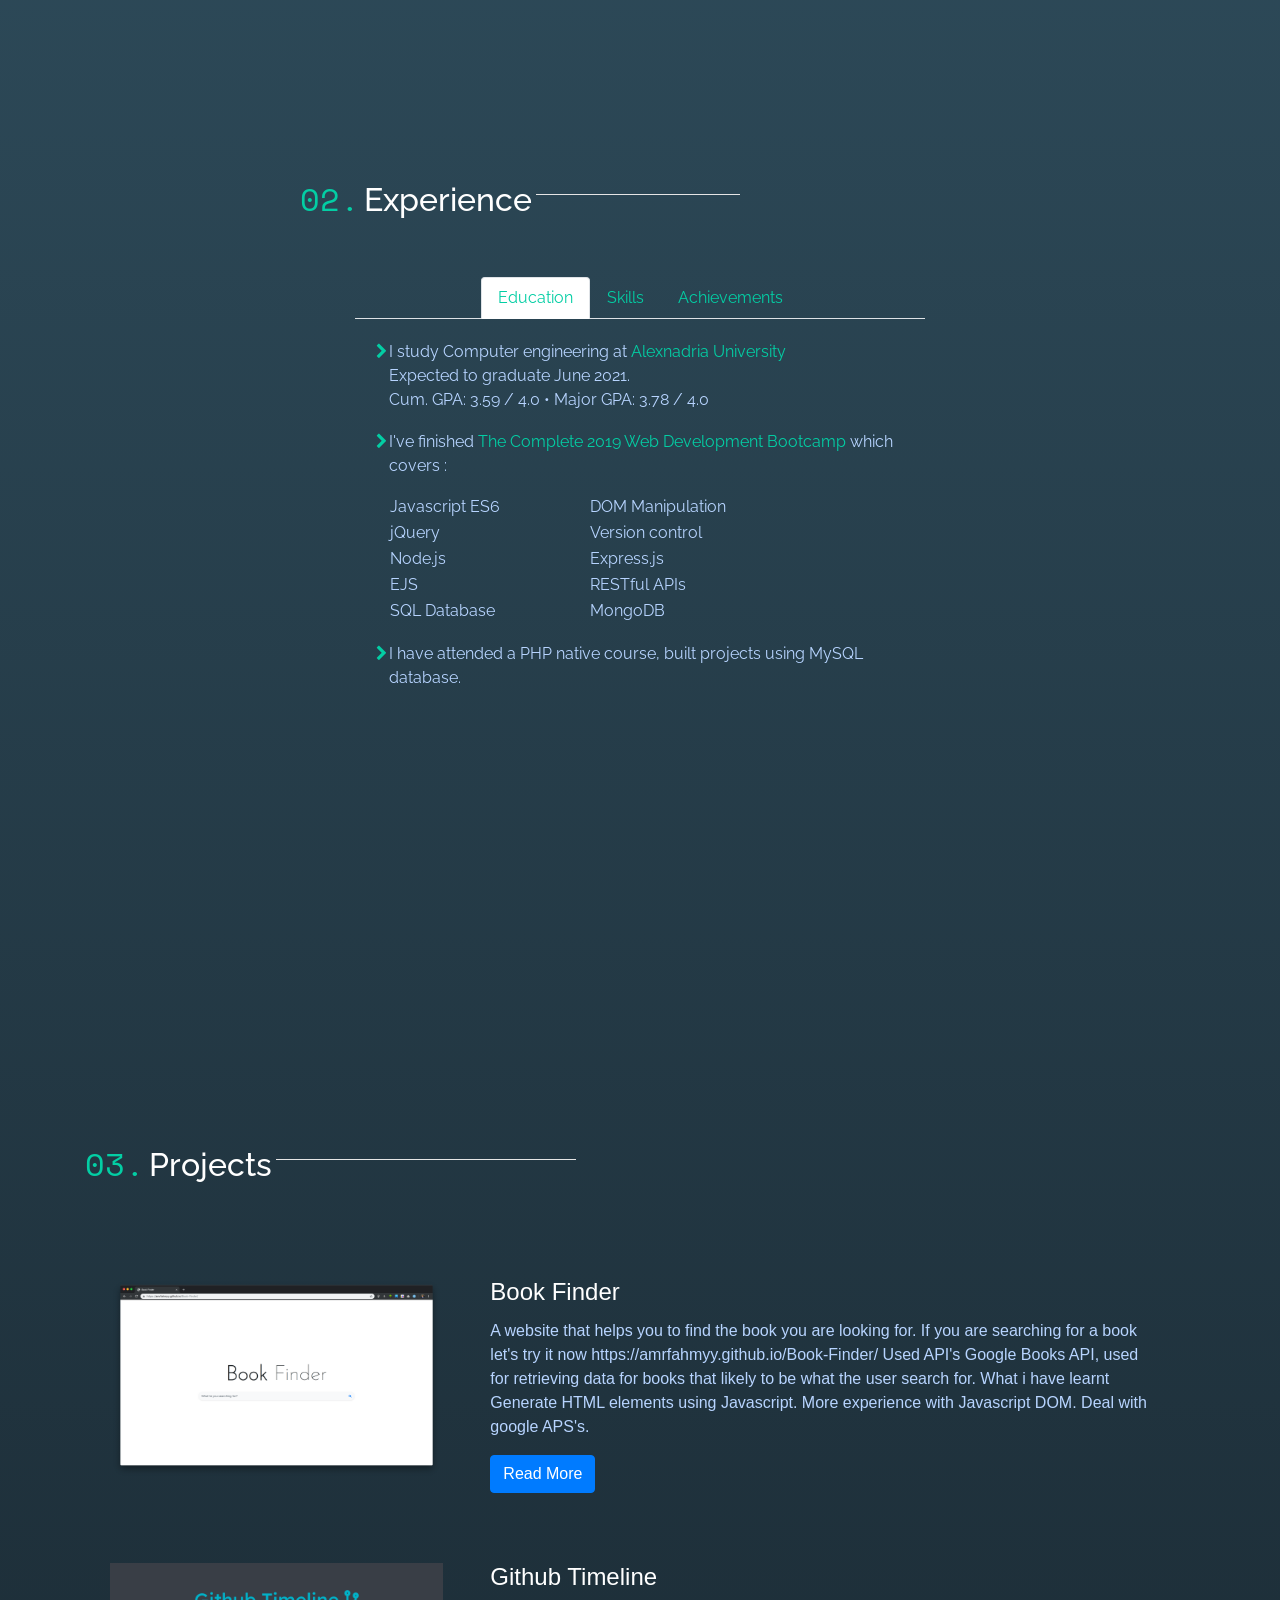
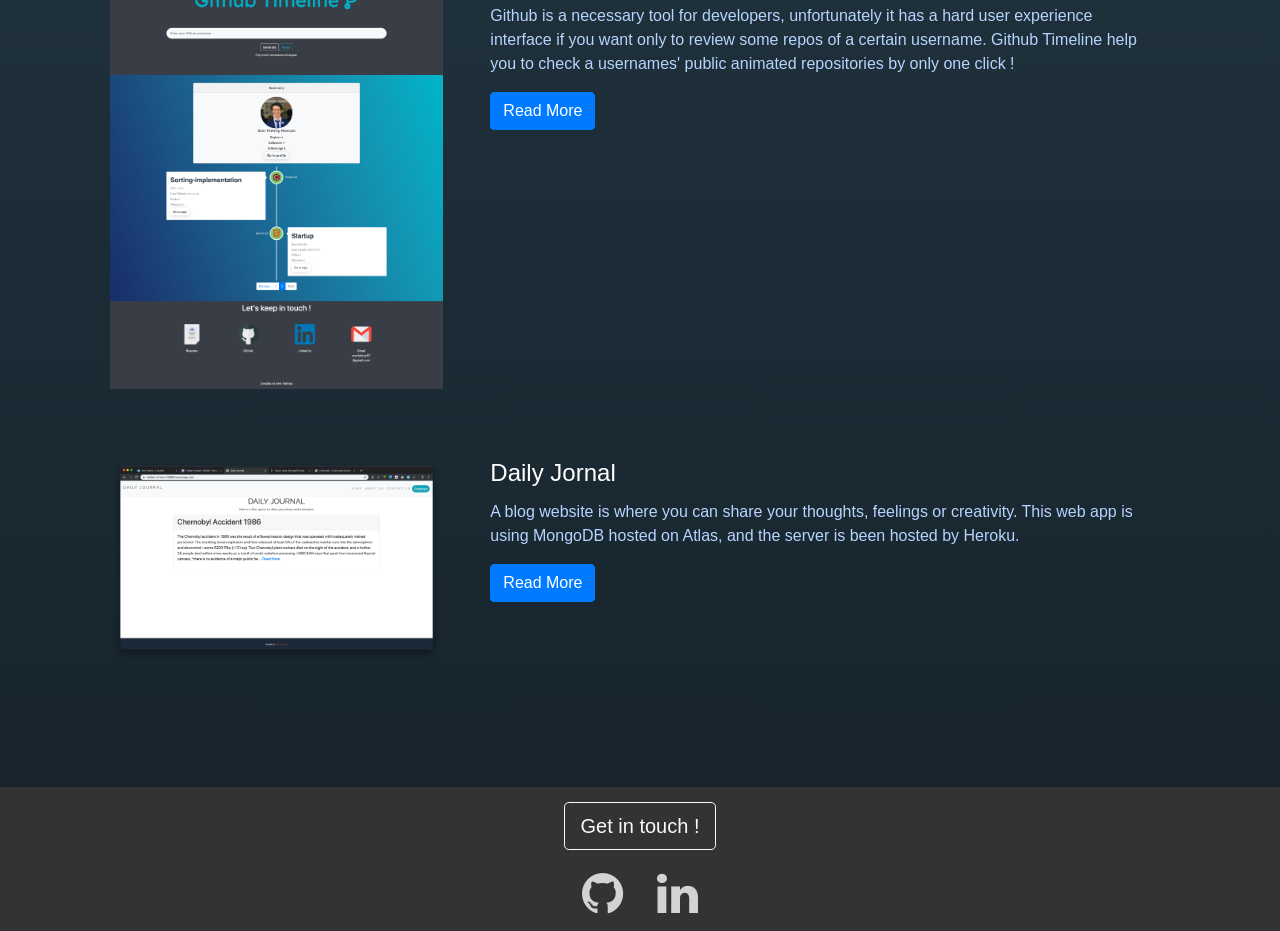
==== commit 07fcf733: "sticky navbar" ====
--- a/index.html
+++ b/index.html
@@ -46,9 +46,9 @@
 
 
     <!-- HORIZONTAL NAVBAR -->
-    <div class="container">
-
-      <nav class="navbar navbar-expand-lg navbar-dark bg-transparent">
+    <div class="mynav fixed-top navbar-fixed-top">
+
+      <nav class="navbar navbar-expand-lg navbar-dark bg-transparent ">
         <a class="navbar-brand" href="#">AF</a>
         <button class="navbar-toggler" type="button" data-toggle="collapse" data-target="#navbarNav" aria-controls="navbarNav" aria-expanded="false" aria-label="Toggle navigation">
           <span class="navbar-toggler-icon"></span>
--- a/css/style.css
+++ b/css/style.css
@@ -1,3 +1,11 @@
+
+.navbar-fixed-top.scrolled {
+  background-color: #333 !important;
+  transition: background-color 200ms linear;
+
+}
+.mynav{  padding-left: 15%;
+  padding-right: 15%;}
 html {
   scroll-behavior: smooth
 }
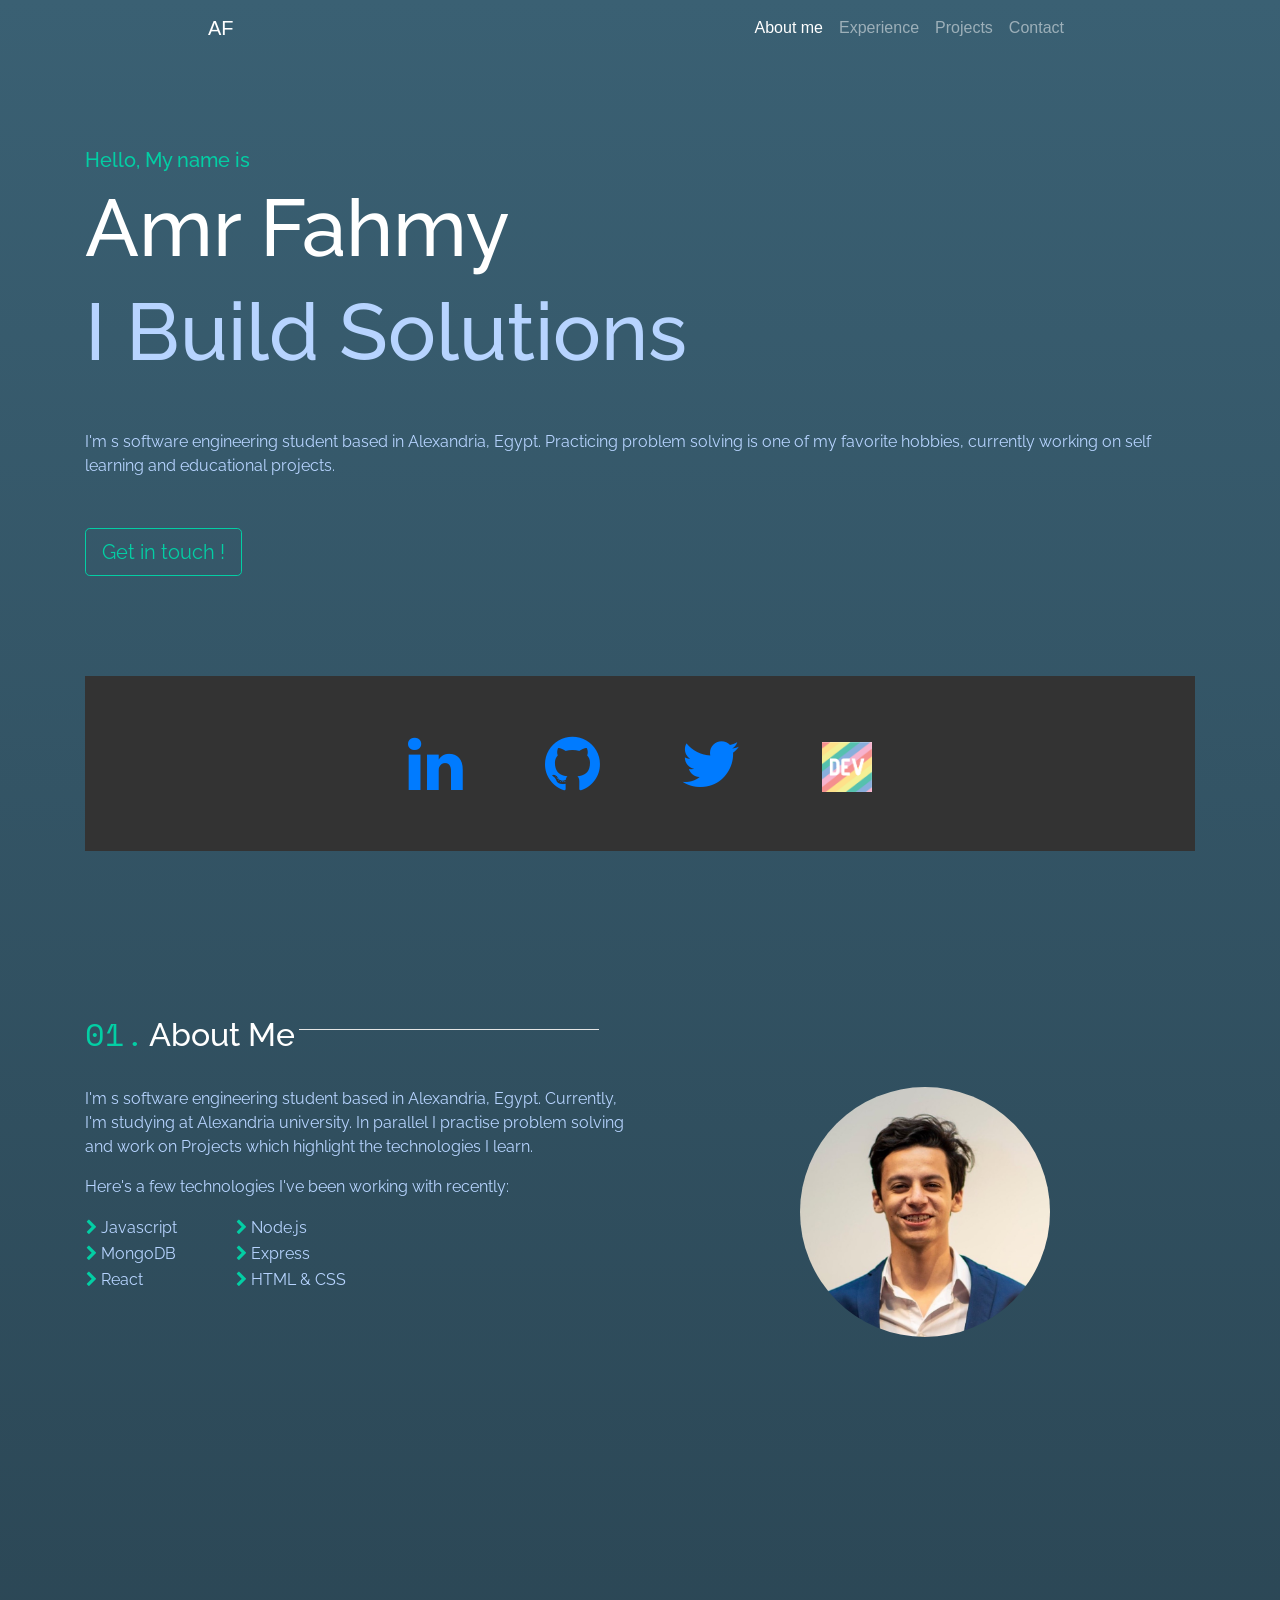
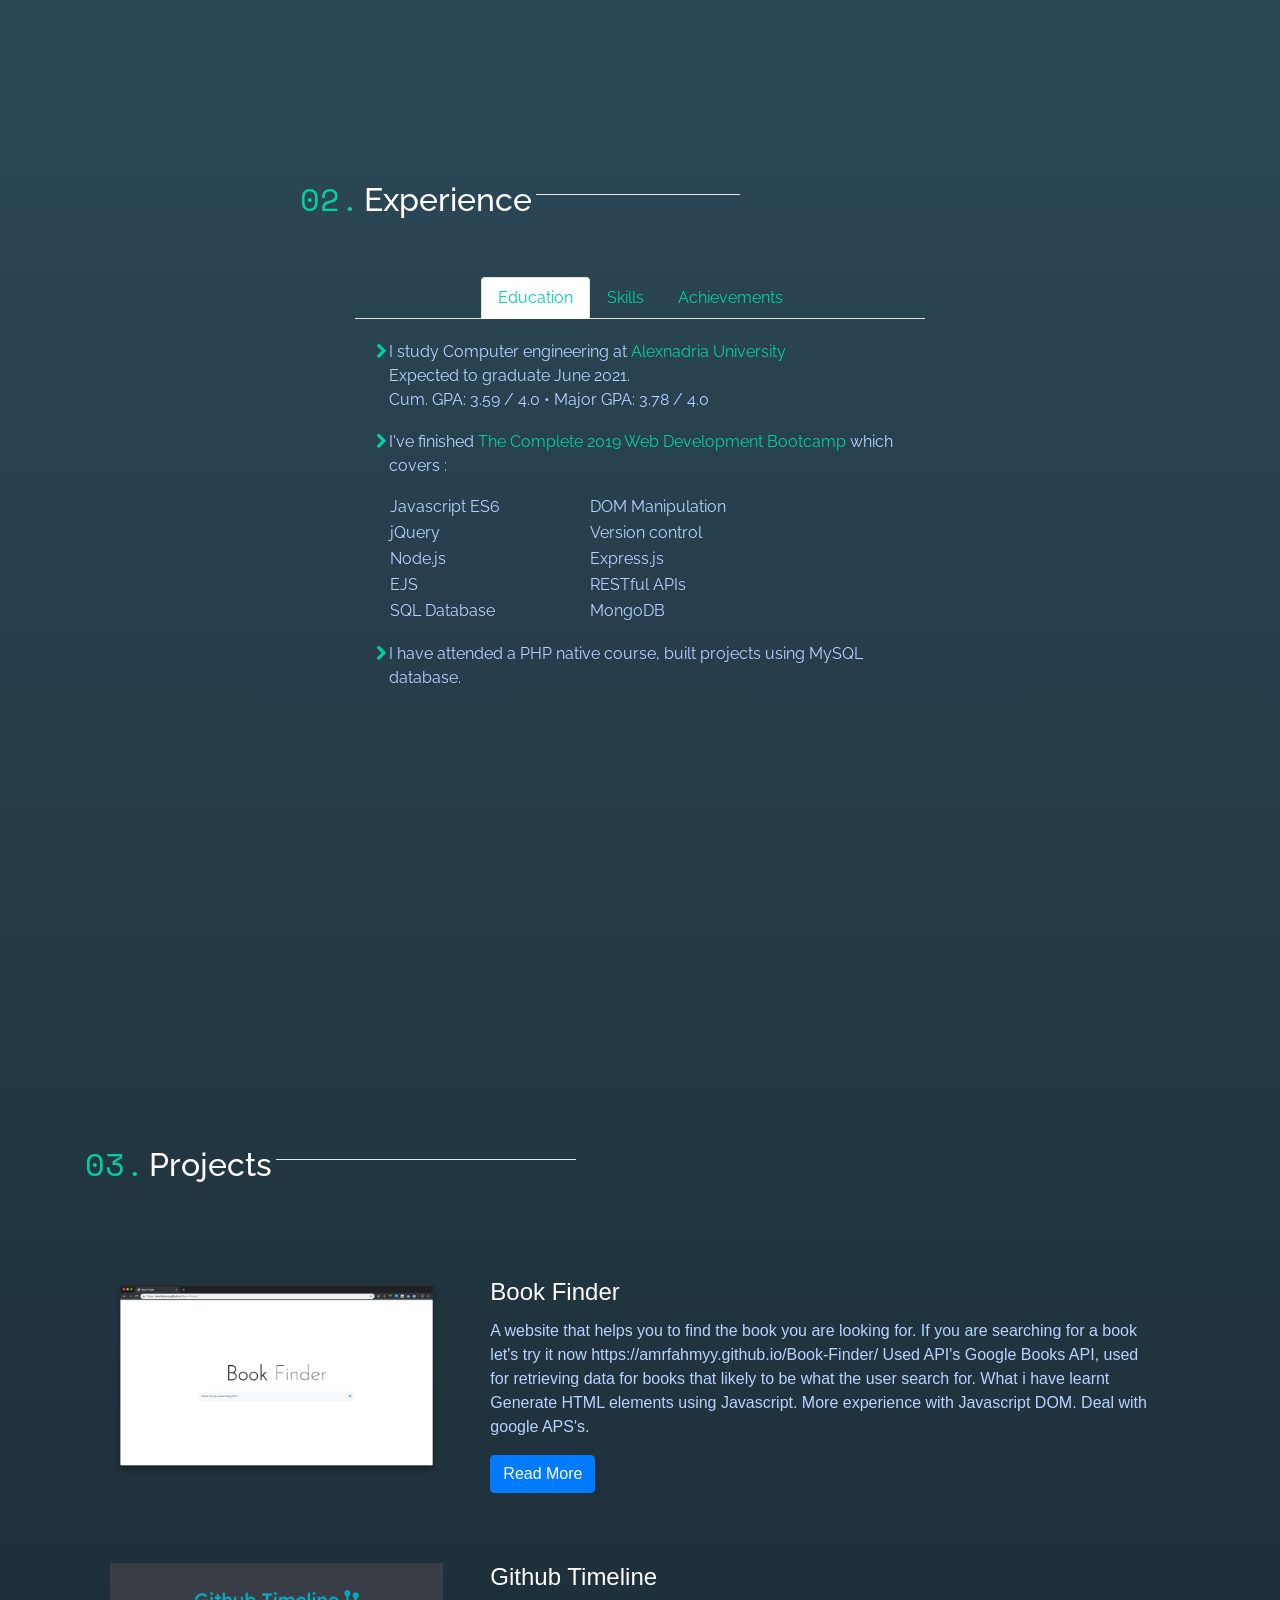
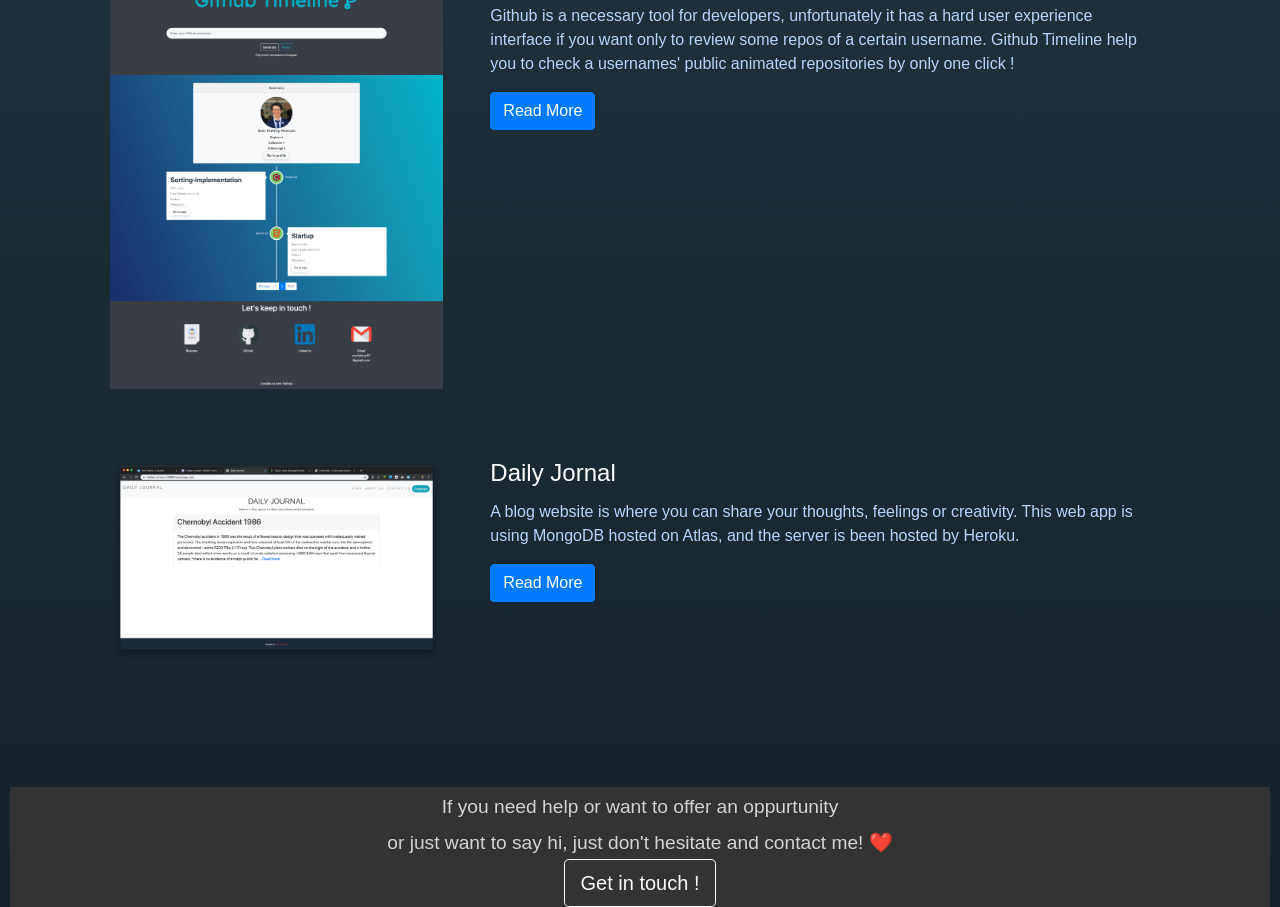
==== commit adfbfefe: "add social lonks" ====
--- a/index.html
+++ b/index.html
@@ -87,7 +87,7 @@
 
             <h5 class="text-green">Hello, My name is</h5>
             <h1>Amr Fahmy</h1>
-            <h1 class="text-gray">I Build programs</h1>
+            <h1 class="text-gray">I Build Solutions</h1>
 
           </div>
 
@@ -103,6 +103,16 @@
               <a href="mailto:amrfahmy57@gmail.com" target="_blank"><button class="btn btn-outline-info btn-lg btn-touch" type="button" name="button"> Get in touch !</button></a>
             </div>
 
+            <div class="panel">
+              <a href="https://www.linkedin.com/in/amrable/" target="_blank"><i class="fa fa-linkedin "  style="font-size: 4em; padding-right:10%;" aria-hidden="true"></i>
+              </a>
+              <a href="https://github.com/amrable" target="_blank"><i class="fa fa-github " style="font-size: 4em; padding-right:10%;"aria-hidden="true"></i>
+              </a>
+              <a href="https://twitter.com/amrable" target="_blank"><i class="fa fa-twitter " style="font-size: 4em; padding-right:10%;"aria-hidden="true"></i>
+              </a>
+              <a href="https://dev.to/amrable" target="_blank"><i><img src="images/download.png" alt="" style="width:50px; margin-top:-30px;"></i>
+              </a>
+            </div>
           </div>
 
         </div>
@@ -417,13 +427,9 @@
           <!-- CONTACT -->
           <footer id="contact">
             <div class="footer">
+              <small>If you need help or want to offer an oppurtunity <br> or just want to say hi, just don't hesitate and contact me! ❤️</small>
+              <br>
               <a href="mailto:amrfahmy57@gmail.com" target="_blank"><button class="btn btn-outline-light btn-lg " type="button" name="button"> Get in touch !</button></a>
-
-              <br>
-              <a href="https://github.com/amrfahmyy" target="_blank"><i class="fa fa-github"></i></a>
-              <a href="#" target="_blank"><i class="fa fa-linkedin"></i></a>
-
-
             </div>
 
 
--- a/css/style.css
+++ b/css/style.css
@@ -52,6 +52,19 @@
   font-family: 'Raleway', sans-serif;
 }
 
+.panel{
+  margin-top: 100px;
+  width:100%;
+  padding-left: 15%;
+  padding-right: 15%;
+  padding-top: 5%;
+  padding-bottom: 5%;
+  text-align: center;
+  background: #333;
+}
+.panel-element{
+  font-size: 2em;
+}
 .right-separator {
   width: 45%;
   display: inline-block;
@@ -134,11 +147,11 @@
 
 
 .footer{
-  coloer: #d3d3d3;
+  color: #d3d3d3;
   background-color: #333;
-  font-size: 3rem;
+  font-size: 1.5rem;
   text-align: center;
-  margin: 50px 0 0 0 ;
+  margin: 50px 10px 0px 10px ;
 }
 .footer a{
   margin: 10px 10px 10px 10px;
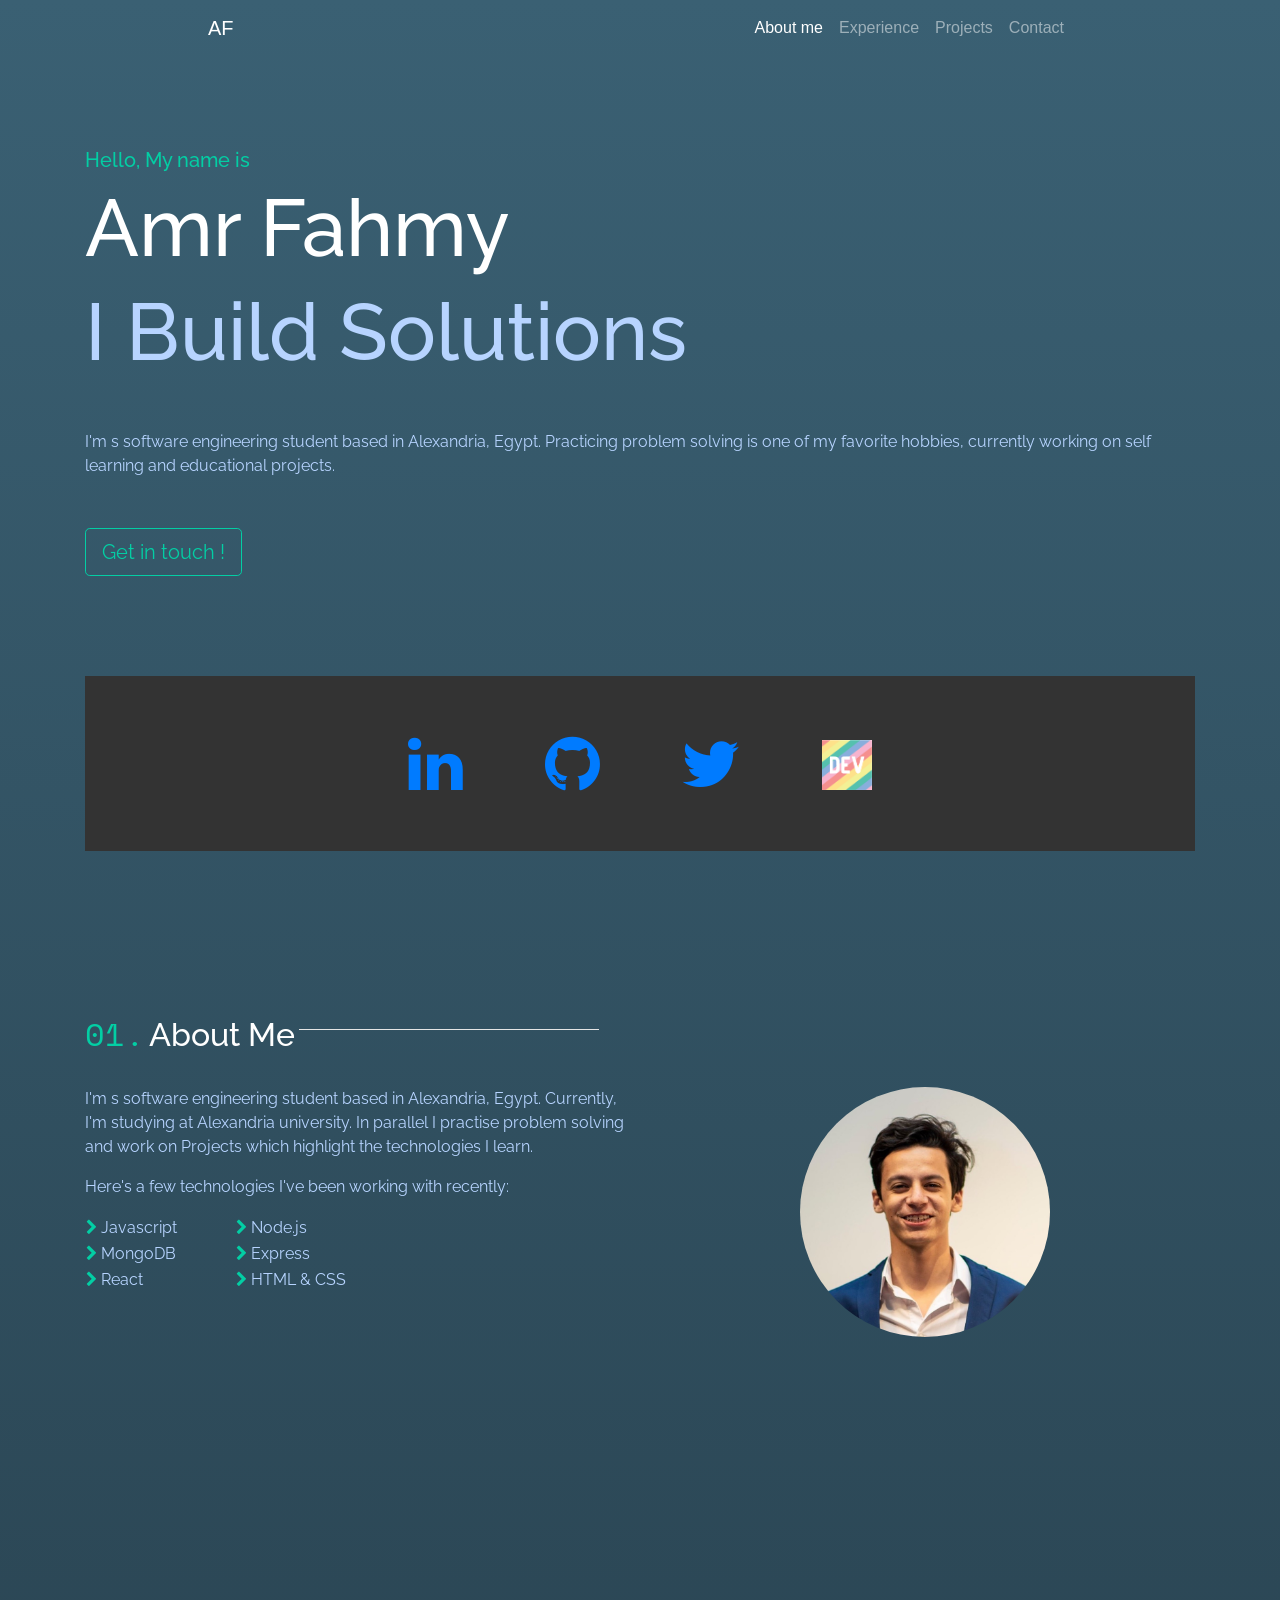
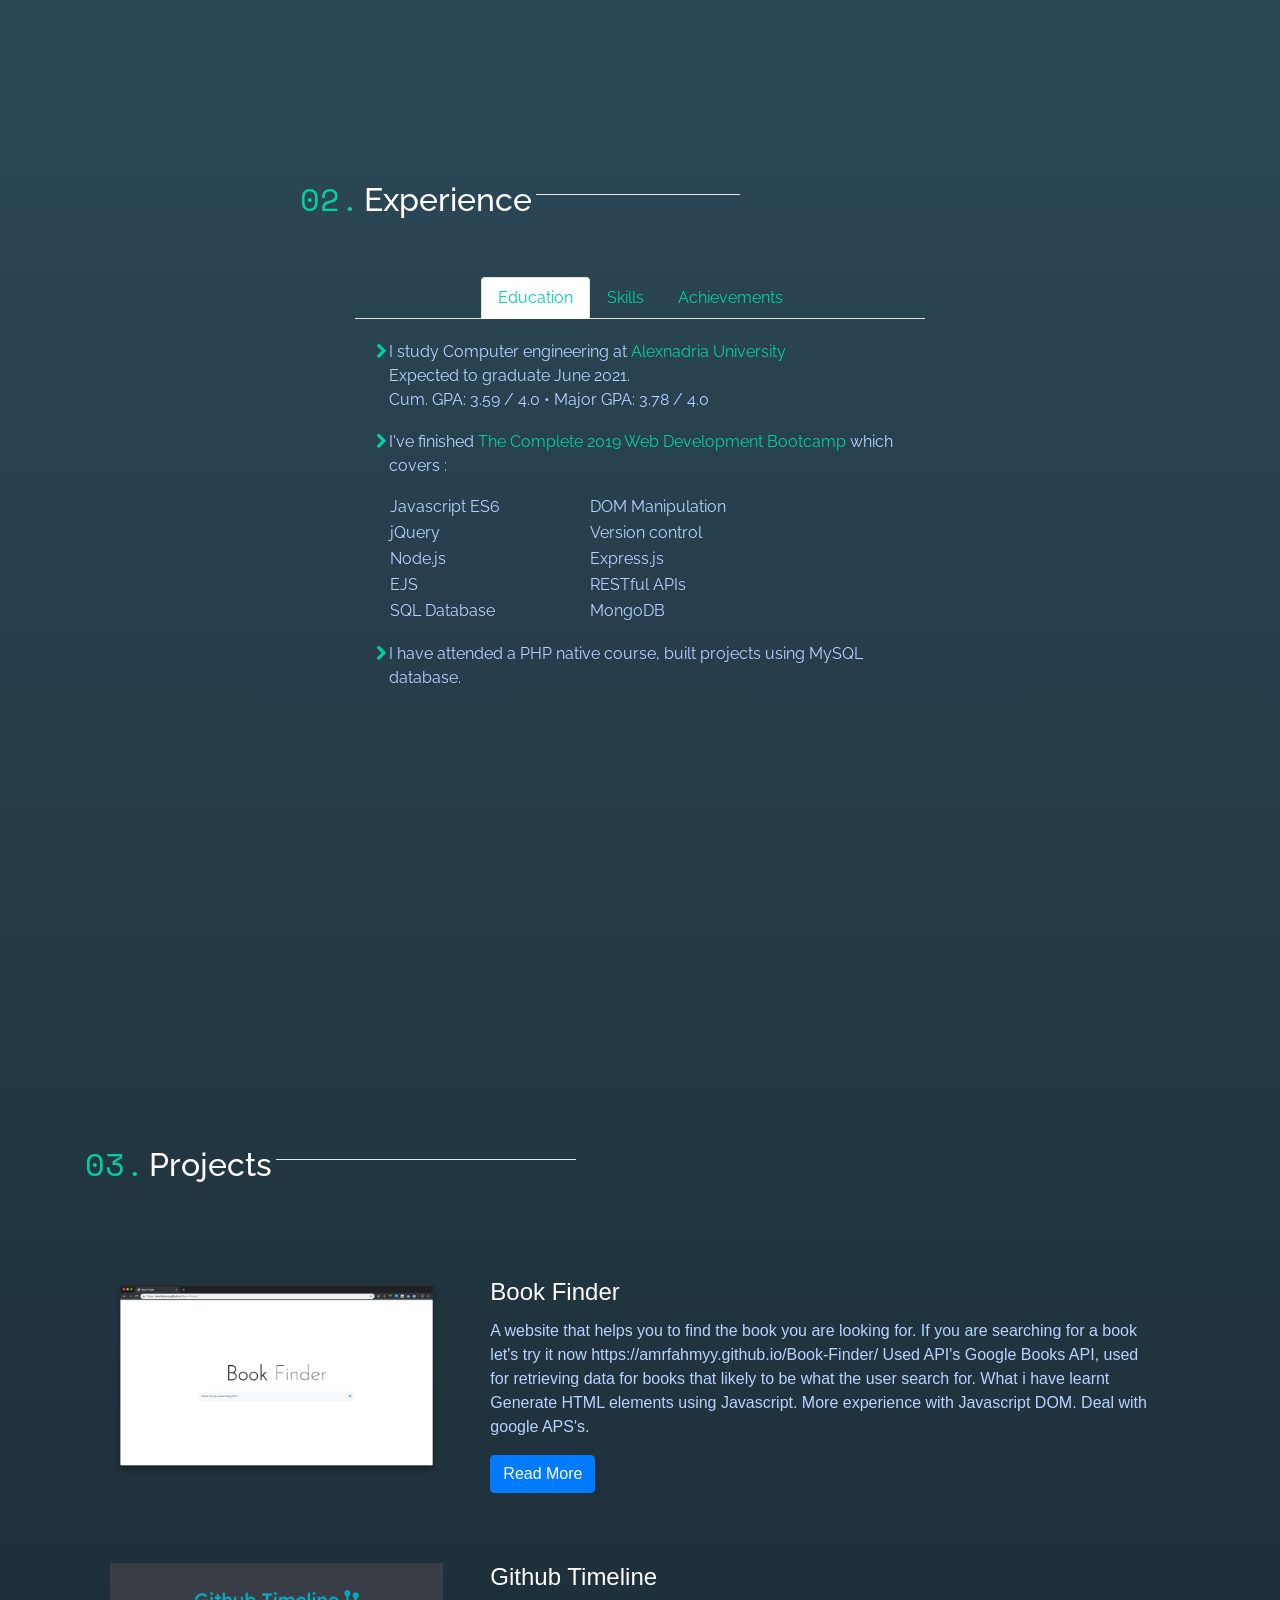
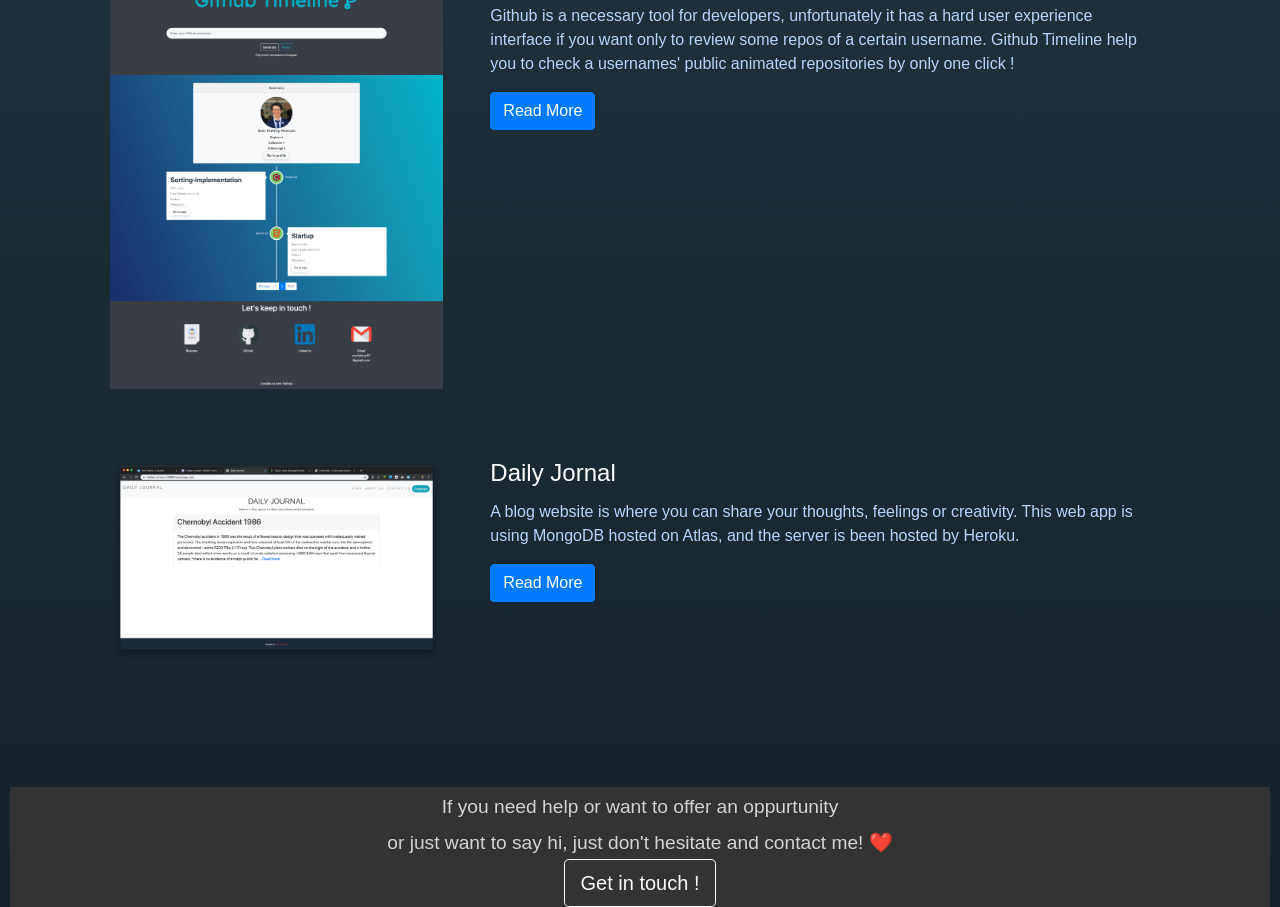
==== commit f8423de8: "fix style" ====
--- a/index.html
+++ b/index.html
@@ -104,13 +104,13 @@
             </div>
 
             <div class="panel">
-              <a href="https://www.linkedin.com/in/amrable/" target="_blank"><i class="fa fa-linkedin "  style="font-size: 4em; padding-right:10%;" aria-hidden="true"></i>
+              <a href="https://www.linkedin.com/in/amrable/" target="_blank"><i class="fa fa-linkedin "  style="font-size: 4em; padding-right:10%; " aria-hidden="true"></i>
               </a>
               <a href="https://github.com/amrable" target="_blank"><i class="fa fa-github " style="font-size: 4em; padding-right:10%;"aria-hidden="true"></i>
               </a>
               <a href="https://twitter.com/amrable" target="_blank"><i class="fa fa-twitter " style="font-size: 4em; padding-right:10%;"aria-hidden="true"></i>
               </a>
-              <a href="https://dev.to/amrable" target="_blank"><i><img src="images/download.png" alt="" style="width:50px; margin-top:-30px;"></i>
+              <a href="https://dev.to/amrable" target="_blank"><i><img src="images/download.png" alt="" style="width:50px; margin-top:-35px;"></i>
               </a>
             </div>
           </div>
--- a/css/style.css
+++ b/css/style.css
@@ -61,6 +61,7 @@
   padding-bottom: 5%;
   text-align: center;
   background: #333;
+  color: #aaa;
 }
 .panel-element{
   font-size: 2em;
